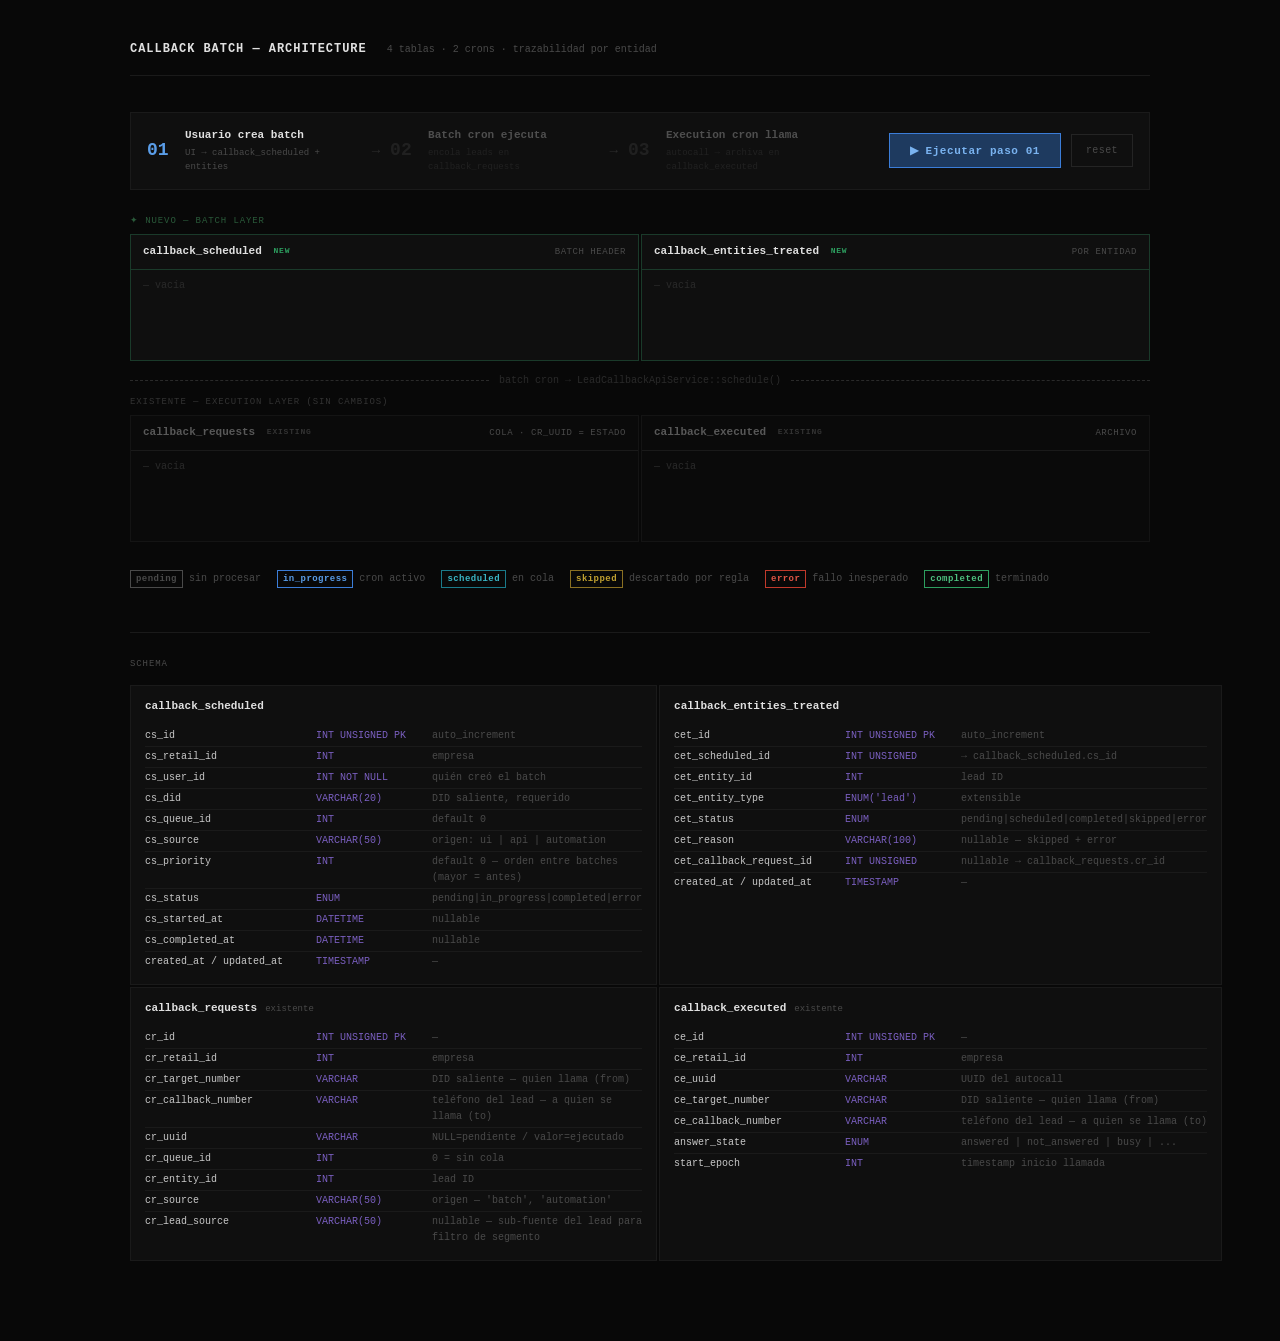
==== callback-batch-architecture.html @ 18fd7982 "feat: initial dev-vault setup with callback docs and GitHub Pages" ====
<!DOCTYPE html>
<html lang="es">
<head>
<meta charset="UTF-8">
<meta name="viewport" content="width=device-width, initial-scale=1.0">
<title>Callback Batch — System Architecture</title>
<style>
:root {
  --bg: #080808;
  --surface: #0f0f0f;
  --surface2: #141414;
  --border: #1a1a1a;
  --border2: #242424;
  --text: #c8c8c8;
  --dim: #4a4a4a;
  --dimmer: #2a2a2a;

  --pending:    #4a4a4a;
  --progress:   #3b7dd8;
  --completed:  #2d9e5f;
  --cancelled:  #b07d2a;
  --error:      #c0392b;
  --skipped:    #8a7022;
  --scheduled:  #1a7a8a;

  --mono: 'SF Mono', 'Cascadia Code', 'Consolas', 'Monaco', monospace;
}

* { box-sizing: border-box; margin: 0; padding: 0; }

body {
  background: var(--bg);
  color: var(--text);
  font-family: var(--mono);
  font-size: 11px;
  line-height: 1.6;
  padding: 40px 32px 80px;
}

/* ── HEADER ── */
.hdr {
  max-width: 1020px;
  margin: 0 auto 36px;
  display: flex;
  align-items: baseline;
  gap: 20px;
  border-bottom: 1px solid var(--border);
  padding-bottom: 16px;
}
.hdr h1 { font-size: 12px; font-weight: 600; color: #e0e0e0; letter-spacing: .08em; text-transform: uppercase; }
.hdr p  { font-size: 10px; color: var(--dim); }

/* ── CONTROLS ── */
.controls {
  max-width: 1020px;
  margin: 0 auto 24px;
}

.steps {
  display: flex;
  align-items: center;
  gap: 10px;
  background: var(--surface);
  border: 1px solid var(--border);
  padding: 14px 16px;
}

.step {
  display: flex;
  align-items: center;
  gap: 10px;
  opacity: .3;
  transition: opacity .2s;
}
.step.active   { opacity: 1; }
.step.done     { opacity: .5; }

.step-num {
  font-size: 18px;
  font-weight: 600;
  color: var(--dim);
  min-width: 28px;
}
.step.active .step-num { color: #5a9de8; }
.step.done   .step-num { color: var(--completed); }

.step-title { font-size: 11px; font-weight: 600; color: #e0e0e0; }
.step-sub   { font-size: 9px; color: var(--dim); margin-top: 1px; }

.step-arrow { color: var(--dimmer); font-size: 14px; flex-shrink: 0; }

.step-spacer { flex: 1; }

.btn-next {
  background: #1e3a5f;
  border: 1px solid #3b7dd8;
  color: #7ab3f0;
  padding: 10px 20px;
  font-family: var(--mono);
  font-size: 11px;
  font-weight: 600;
  cursor: pointer;
  letter-spacing: .05em;
  transition: background .15s, color .15s;
  flex-shrink: 0;
}
.btn-next:hover { background: #264a7a; color: #a8ccf5; }
.btn-next:disabled { opacity: .25; cursor: not-allowed; }

.btn {
  background: transparent;
  border: 1px solid var(--border2);
  color: var(--dim);
  padding: 10px 14px;
  font-family: var(--mono);
  font-size: 10px;
  cursor: pointer;
  letter-spacing: .04em;
  transition: border-color .15s, color .15s;
}
.btn:hover:not(:disabled) { border-color: var(--border2); color: var(--text); }
.btn:disabled { opacity: .25; cursor: not-allowed; }
.btn-reset { flex-shrink: 0; }

/* ── PIPELINE ── */
.pipeline {
  max-width: 1020px;
  margin: 0 auto;
}

/* Layer labels */
.layer-label {
  font-size: 9px;
  text-transform: uppercase;
  letter-spacing: .1em;
  color: var(--dimmer);
  margin-bottom: 6px;
}
.layer:first-child .layer-label { color: #2a5a3a; }
.layer:first-child .tbl { border-color: #1a3a2a; }
.layer:first-child .tbl-head { border-bottom-color: #1a3a2a; }
.layer:first-child .tbl-name::after {
  content: ' NEW';
  font-size: 8px;
  font-weight: 700;
  color: #2d9e5f;
  letter-spacing: .1em;
  margin-left: 6px;
  vertical-align: middle;
}
.layer:last-child .layer-label { color: #333; }
.layer:last-child .tbl { background: #0a0a0a; border-color: #141414; }
.layer:last-child .tbl-name { color: #585858; }
.layer:last-child .tbl-name::after {
  content: ' EXISTING';
  font-size: 8px;
  font-weight: 600;
  color: #333;
  letter-spacing: .1em;
  margin-left: 6px;
  vertical-align: middle;
}

.layer { margin-bottom: 6px; }

/* Table grid per layer */
.layer-grid {
  display: grid;
  grid-template-columns: 1fr 1fr;
  gap: 2px;
}

/* Connector between layers */
.connector {
  display: flex;
  align-items: center;
  justify-content: center;
  height: 28px;
  color: var(--dimmer);
  font-size: 10px;
  gap: 10px;
  position: relative;
}
.connector::before, .connector::after {
  content: '';
  flex: 1;
  border-top: 1px dashed var(--dimmer);
}
.connector-label { white-space: nowrap; }
.connector.active-flow { color: #3b7dd8; }
.connector.active-flow::before, .connector.active-flow::after { border-color: #3b7dd8; animation: dash 1s linear infinite; }

@keyframes dash {
  to { stroke-dashoffset: -10; }
}

/* Table card */
.tbl {
  background: var(--surface);
  border: 1px solid var(--border);
}
.tbl.highlight { border-color: var(--progress); }

.tbl-head {
  display: flex;
  align-items: center;
  padding: 8px 12px;
  border-bottom: 1px solid var(--border);
  gap: 10px;
}
.tbl-name { font-weight: 600; color: #e0e0e0; font-size: 11px; }
.tbl-role { font-size: 9px; color: var(--dim); margin-left: auto; text-transform: uppercase; letter-spacing: .06em; }

.tbl-body {
  padding: 8px 12px;
  min-height: 90px;
}

.empty { color: var(--dimmer); font-size: 10px; }

/* Data rows inside tables */
.row {
  display: flex;
  gap: 12px;
  padding: 3px 0;
  border-bottom: 1px solid var(--border);
  font-size: 10px;
  animation: fadeIn .2s ease;
  align-items: center;
}
.row:last-child { border-bottom: none; }

@keyframes fadeIn {
  from { opacity: 0; transform: translateY(-2px); }
  to   { opacity: 1; transform: translateY(0); }
}

.cell-id    { color: var(--dim); width: 40px; flex-shrink: 0; }
.cell-phone { color: var(--text); width: 95px; flex-shrink: 0; }
.cell-lead  { color: var(--dim); width: 60px; flex-shrink: 0; }
.cell-info  { color: var(--dim); flex: 1; }
.cell-uuid  { width: 70px; flex-shrink: 0; }
.cell-ans   { width: 90px; flex-shrink: 0; }

/* Status chip */
.chip {
  display: inline-block;
  padding: 1px 5px;
  font-size: 9px;
  font-weight: 600;
  letter-spacing: .05em;
  border: 1px solid;
  white-space: nowrap;
}
.chip-pending   { color: var(--pending);   border-color: var(--pending); }
.chip-progress  { color: #5a9de8;          border-color: #3b7dd8; }
.chip-completed { color: #4dbf7f;          border-color: var(--completed); }
.chip-scheduled { color: #3ab5c5;          border-color: var(--scheduled); }
.chip-skipped   { color: #c0a030;          border-color: var(--skipped); }
.chip-error     { color: #e05545;          border-color: var(--error); }

/* ── SCHEMA ── */
.schema-section {
  max-width: 1020px;
  margin: 44px auto 0;
  border-top: 1px solid var(--border);
  padding-top: 24px;
}

.schema-title {
  font-size: 9px;
  text-transform: uppercase;
  letter-spacing: .1em;
  color: var(--dim);
  margin-bottom: 14px;
}

.schema-grid {
  display: grid;
  grid-template-columns: 1fr 1fr;
  gap: 2px;
}

.schema-card {
  background: var(--surface);
  border: 1px solid var(--border);
  padding: 12px 14px;
}

.s-tbl-name {
  font-weight: 600;
  color: #e0e0e0;
  font-size: 11px;
  margin-bottom: 10px;
  display: flex;
  align-items: center;
  gap: 8px;
}
.s-existing { font-size: 9px; font-weight: 400; color: var(--dim); }

.s-field {
  display: grid;
  grid-template-columns: 165px 110px 1fr;
  gap: 6px;
  padding: 2px 0;
  font-size: 10px;
  border-bottom: 1px solid var(--border);
}
.s-field:last-child { border-bottom: none; }

.s-fname { color: var(--text); }
.s-ftype { color: #7a5fc0; }
.s-fnote { color: var(--dim); }

/* ── STATUS LEGEND ── */
.legend {
  max-width: 1020px;
  margin: 28px auto 0;
  display: flex;
  gap: 16px;
  flex-wrap: wrap;
}
.legend-item {
  display: flex;
  align-items: center;
  gap: 6px;
  font-size: 10px;
  color: var(--dim);
}
</style>
</head>
<body>

<div class="hdr">
  <h1>Callback Batch — Architecture</h1>
  <p>4 tablas · 2 crons · trazabilidad por entidad</p>
</div>

<!-- CONTROLS -->
<div class="controls">
  <div class="steps">
    <div class="step" id="s1">
      <div class="step-num">01</div>
      <div class="step-desc">
        <div class="step-title">Usuario crea batch</div>
        <div class="step-sub">UI → callback_scheduled + entities</div>
      </div>
    </div>
    <div class="step-arrow">→</div>
    <div class="step" id="s2">
      <div class="step-num">02</div>
      <div class="step-desc">
        <div class="step-title">Batch cron ejecuta</div>
        <div class="step-sub">encola leads en callback_requests</div>
      </div>
    </div>
    <div class="step-arrow">→</div>
    <div class="step" id="s3">
      <div class="step-num">03</div>
      <div class="step-desc">
        <div class="step-title">Execution cron llama</div>
        <div class="step-sub">autocall → archiva en callback_executed</div>
      </div>
    </div>
    <div class="step-spacer"></div>
    <button class="btn-next" id="btn-next" onclick="nextStep()">▶ Ejecutar paso 01</button>
    <button class="btn btn-reset" onclick="reset()">reset</button>
  </div>
</div>

<!-- PIPELINE -->
<div class="pipeline">

  <!-- Layer 1: orchestration -->
  <div class="layer">
    <div class="layer-label">✦ nuevo — batch layer</div>
    <div class="layer-grid">
      <div class="tbl" id="card-sched">
        <div class="tbl-head">
          <span class="tbl-name">callback_scheduled</span>
          <span class="tbl-role">batch header</span>
        </div>
        <div class="tbl-body" id="body-sched">
          <div class="empty">— vacía</div>
        </div>
      </div>
      <div class="tbl" id="card-ent">
        <div class="tbl-head">
          <span class="tbl-name">callback_entities_treated</span>
          <span class="tbl-role">por entidad</span>
        </div>
        <div class="tbl-body" id="body-ent">
          <div class="empty">— vacía</div>
        </div>
      </div>
    </div>
  </div>

  <!-- Connector -->
  <div class="connector" id="connector">
    <span class="connector-label">batch cron → LeadCallbackApiService::schedule()</span>
  </div>

  <!-- Layer 2: execution -->
  <div class="layer">
    <div class="layer-label">existente — execution layer (sin cambios)</div>
    <div class="layer-grid">
      <div class="tbl" id="card-req">
        <div class="tbl-head">
          <span class="tbl-name">callback_requests</span>
          <span class="tbl-role">cola · cr_uuid = estado</span>
        </div>
        <div class="tbl-body" id="body-req">
          <div class="empty">— vacía</div>
        </div>
      </div>
      <div class="tbl" id="card-exec">
        <div class="tbl-head">
          <span class="tbl-name">callback_executed</span>
          <span class="tbl-role">archivo</span>
        </div>
        <div class="tbl-body" id="body-exec">
          <div class="empty">— vacía</div>
        </div>
      </div>
    </div>
  </div>

</div>

<!-- LEGEND -->
<div class="legend">
  <div class="legend-item"><span class="chip chip-pending">pending</span> sin procesar</div>
  <div class="legend-item"><span class="chip chip-progress">in_progress</span> cron activo</div>
  <div class="legend-item"><span class="chip chip-scheduled">scheduled</span> en cola</div>
  <div class="legend-item"><span class="chip chip-skipped">skipped</span> descartado por regla</div>
  <div class="legend-item"><span class="chip chip-error">error</span> fallo inesperado</div>
  <div class="legend-item"><span class="chip chip-completed">completed</span> terminado</div>
</div>

<!-- SCHEMA -->
<div class="schema-section">
  <div class="schema-title">Schema</div>
  <div class="schema-grid">

    <div class="schema-card">
      <div class="s-tbl-name">callback_scheduled</div>
      <div class="s-field"><span class="s-fname">cs_id</span><span class="s-ftype">INT UNSIGNED PK</span><span class="s-fnote">auto_increment</span></div>
      <div class="s-field"><span class="s-fname">cs_retail_id</span><span class="s-ftype">INT</span><span class="s-fnote">empresa</span></div>
      <div class="s-field"><span class="s-fname">cs_user_id</span><span class="s-ftype">INT NOT NULL</span><span class="s-fnote">quién creó el batch</span></div>
      <div class="s-field"><span class="s-fname">cs_did</span><span class="s-ftype">VARCHAR(20)</span><span class="s-fnote">DID saliente, requerido</span></div>
      <div class="s-field"><span class="s-fname">cs_queue_id</span><span class="s-ftype">INT</span><span class="s-fnote">default 0</span></div>
      <div class="s-field"><span class="s-fname">cs_source</span><span class="s-ftype">VARCHAR(50)</span><span class="s-fnote">origen: ui | api | automation</span></div>
      <div class="s-field"><span class="s-fname">cs_priority</span><span class="s-ftype">INT</span><span class="s-fnote">default 0 — orden entre batches (mayor = antes)</span></div>
      <div class="s-field"><span class="s-fname">cs_status</span><span class="s-ftype">ENUM</span><span class="s-fnote">pending|in_progress|completed|error</span></div>
      <div class="s-field"><span class="s-fname">cs_started_at</span><span class="s-ftype">DATETIME</span><span class="s-fnote">nullable</span></div>
      <div class="s-field"><span class="s-fname">cs_completed_at</span><span class="s-ftype">DATETIME</span><span class="s-fnote">nullable</span></div>
      <div class="s-field"><span class="s-fname">created_at / updated_at</span><span class="s-ftype">TIMESTAMP</span><span class="s-fnote">—</span></div>
    </div>

    <div class="schema-card">
      <div class="s-tbl-name">callback_entities_treated</div>
      <div class="s-field"><span class="s-fname">cet_id</span><span class="s-ftype">INT UNSIGNED PK</span><span class="s-fnote">auto_increment</span></div>
      <div class="s-field"><span class="s-fname">cet_scheduled_id</span><span class="s-ftype">INT UNSIGNED</span><span class="s-fnote">→ callback_scheduled.cs_id</span></div>
      <div class="s-field"><span class="s-fname">cet_entity_id</span><span class="s-ftype">INT</span><span class="s-fnote">lead ID</span></div>
      <div class="s-field"><span class="s-fname">cet_entity_type</span><span class="s-ftype">ENUM('lead')</span><span class="s-fnote">extensible</span></div>
      <div class="s-field"><span class="s-fname">cet_status</span><span class="s-ftype">ENUM</span><span class="s-fnote">pending|scheduled|completed|skipped|error</span></div>
      <div class="s-field"><span class="s-fname">cet_reason</span><span class="s-ftype">VARCHAR(100)</span><span class="s-fnote">nullable — skipped + error</span></div>
      <div class="s-field"><span class="s-fname">cet_callback_request_id</span><span class="s-ftype">INT UNSIGNED</span><span class="s-fnote">nullable → callback_requests.cr_id</span></div>
      <div class="s-field"><span class="s-fname">created_at / updated_at</span><span class="s-ftype">TIMESTAMP</span><span class="s-fnote">—</span></div>
    </div>

    <div class="schema-card">
      <div class="s-tbl-name">callback_requests <span class="s-existing">existente</span></div>
      <div class="s-field"><span class="s-fname">cr_id</span><span class="s-ftype">INT UNSIGNED PK</span><span class="s-fnote">—</span></div>
      <div class="s-field"><span class="s-fname">cr_retail_id</span><span class="s-ftype">INT</span><span class="s-fnote">empresa</span></div>
      <div class="s-field"><span class="s-fname">cr_target_number</span><span class="s-ftype">VARCHAR</span><span class="s-fnote">DID saliente — quien llama (from)</span></div>
      <div class="s-field"><span class="s-fname">cr_callback_number</span><span class="s-ftype">VARCHAR</span><span class="s-fnote">teléfono del lead — a quien se llama (to)</span></div>
      <div class="s-field"><span class="s-fname">cr_uuid</span><span class="s-ftype">VARCHAR</span><span class="s-fnote">NULL=pendiente / valor=ejecutado</span></div>
      <div class="s-field"><span class="s-fname">cr_queue_id</span><span class="s-ftype">INT</span><span class="s-fnote">0 = sin cola</span></div>
      <div class="s-field"><span class="s-fname">cr_entity_id</span><span class="s-ftype">INT</span><span class="s-fnote">lead ID</span></div>
      <div class="s-field"><span class="s-fname">cr_source</span><span class="s-ftype">VARCHAR(50)</span><span class="s-fnote">origen — 'batch', 'automation'</span></div>
      <div class="s-field"><span class="s-fname">cr_lead_source</span><span class="s-ftype">VARCHAR(50)</span><span class="s-fnote">nullable — sub-fuente del lead para filtro de segmento</span></div>
    </div>

    <div class="schema-card">
      <div class="s-tbl-name">callback_executed <span class="s-existing">existente</span></div>
      <div class="s-field"><span class="s-fname">ce_id</span><span class="s-ftype">INT UNSIGNED PK</span><span class="s-fnote">—</span></div>
      <div class="s-field"><span class="s-fname">ce_retail_id</span><span class="s-ftype">INT</span><span class="s-fnote">empresa</span></div>
      <div class="s-field"><span class="s-fname">ce_uuid</span><span class="s-ftype">VARCHAR</span><span class="s-fnote">UUID del autocall</span></div>
      <div class="s-field"><span class="s-fname">ce_target_number</span><span class="s-ftype">VARCHAR</span><span class="s-fnote">DID saliente — quien llama (from)</span></div>
      <div class="s-field"><span class="s-fname">ce_callback_number</span><span class="s-ftype">VARCHAR</span><span class="s-fnote">teléfono del lead — a quien se llama (to)</span></div>
      <div class="s-field"><span class="s-fname">answer_state</span><span class="s-ftype">ENUM</span><span class="s-fnote">answered | not_answered | busy | ...</span></div>
      <div class="s-field"><span class="s-fname">start_epoch</span><span class="s-ftype">INT</span><span class="s-fnote">timestamp inicio llamada</span></div>
    </div>

  </div>
</div>

<script>
const ENTITIES = [
  { id: 4821, phone: '+5491155550021', outcome: 'scheduled' },
  { id: 4822, phone: '+5491155550034', outcome: 'scheduled' },
  { id: 4823, phone: '+5491155550089', outcome: 'skipped',  reason: 'touch_limit_reached' },
  { id: 4824, phone: '+5491155550012', outcome: 'error',    reason: 'lead_not_found' },
  { id: 4825, phone: '+5491155550067', outcome: 'scheduled' },
];

const ANSWERS = ['answered', 'not_answered', 'answered'];

let step = 0;
let crBase = 9340;
let running = false;

const chip = (type, label) =>
  `<span class="chip chip-${type}">${label ?? type}</span>`;

function sleep(ms) { return new Promise(r => setTimeout(r, ms)); }

window.onload = () => setStepUI(1);

function highlight(id, on) {
  document.getElementById(id).classList.toggle('highlight', on);
}

function setStepUI(active) {
  for (let i = 1; i <= 3; i++) {
    const el = document.getElementById(`s${i}`);
    el.classList.remove('active', 'done');
    if (i < active) el.classList.add('done');
    if (i === active) el.classList.add('active');
  }
  const labels = [
    null,
    '▶ Ejecutar paso 01',
    '▶ Ejecutar paso 02',
    '▶ Ejecutar paso 03',
    '✓ Demo completa',
  ];
  const btn = document.getElementById('btn-next');
  btn.textContent = labels[active] ?? '✓ Demo completa';
  btn.disabled = active > 3;
}

function nextStep() {
  if (running) return;
  if (step === 0) step1();
  else if (step === 1) step2();
  else if (step === 2) step3();
}

function reset() {
  step = 0; crBase = 9340; running = false;
  ['body-sched','body-ent','body-req','body-exec'].forEach(id => {
    document.getElementById(id).innerHTML = '<div class="empty">— vacía</div>';
  });
  ['card-sched','card-ent','card-req','card-exec'].forEach(id => highlight(id, false));
  document.getElementById('connector').classList.remove('active-flow');
  document.getElementById('btn-next').disabled = false;
  setStepUI(1);
}

function step1() {
  if (step !== 0) return;
  step = 1;
  setStepUI(2);
  highlight('card-sched', true);
  highlight('card-ent', true);

  document.getElementById('body-sched').innerHTML = `
    <div class="row">
      <span class="cell-id">#1</span>
      <span>${chip('pending')}</span>
      <span class="cell-info">user:42 · did:+549110000 · queue:0 · source:ui · priority:0</span>
    </div>`;

  document.getElementById('body-ent').innerHTML = ENTITIES.map((e, i) => `
    <div class="row" id="ent-${i}">
      <span class="cell-id">#${e.id}</span>
      <span class="cell-lead">lead</span>
      <span>${chip('pending')}</span>
      <span class="cell-info">—</span>
    </div>`).join('');

}

async function step2() {
  if (step !== 1) return;
  step = 2; running = true;
  document.getElementById('btn-next').disabled = true;
  document.getElementById('connector').classList.add('active-flow');
  highlight('card-req', true);

  // in_progress
  document.getElementById('body-sched').innerHTML = `
    <div class="row">
      <span class="cell-id">#1</span>
      <span>${chip('progress', 'in_progress')}</span>
      <span class="cell-info">started: 10:00:01</span>
    </div>`;

  document.getElementById('body-req').innerHTML = '';

  let scheduled = 0;

  for (let i = 0; i < ENTITIES.length; i++) {
    await sleep(550);
    const e = ENTITIES[i];
    const row = document.getElementById(`ent-${i}`);

    if (e.outcome === 'scheduled') {
      const crId = crBase + scheduled;
      row.innerHTML = `
        <span class="cell-id">#${e.id}</span>
        <span class="cell-lead">lead</span>
        <span>${chip('scheduled')}</span>
        <span class="cell-info">cr_id:#${crId}</span>`;

      const rBody = document.getElementById('body-req');
      if (rBody.querySelector('.empty')) rBody.innerHTML = '';
      rBody.innerHTML += `
        <div class="row" id="req-${crId}">
          <span class="cell-id">#${crId}</span>
          <span class="cell-phone">${e.phone}</span>
          <span class="cell-uuid" style="color:var(--dim)">uuid:NULL</span>
          <span class="cell-info">lead #${e.id}</span>
        </div>`;
      scheduled++;

    } else if (e.outcome === 'skipped') {
      row.innerHTML = `
        <span class="cell-id">#${e.id}</span>
        <span class="cell-lead">lead</span>
        <span>${chip('skipped')}</span>
        <span class="cell-info">${e.reason}</span>`;

    } else {
      row.innerHTML = `
        <span class="cell-id">#${e.id}</span>
        <span class="cell-lead">lead</span>
        <span>${chip('error')}</span>
        <span class="cell-info">${e.reason}</span>`;
    }
  }

  await sleep(400);
  document.getElementById('connector').classList.remove('active-flow');

  document.getElementById('body-sched').innerHTML = `
    <div class="row">
      <span class="cell-id">#1</span>
      <span>${chip('completed')}</span>
      <span class="cell-info">10:00:01 → 10:00:04</span>
    </div>
    <div class="row">
      <span class="cell-id"></span>
      <span class="cell-info" style="color:var(--dim)">${scheduled} scheduled · 1 skipped · 1 error</span>
    </div>`;

  running = false;
  setStepUI(3);
  document.getElementById('btn-next').disabled = false;
}

async function step3() {
  if (step !== 2) return;
  step = 3; running = true;
  document.getElementById('btn-next').disabled = true;
  highlight('card-exec', true);

  document.getElementById('body-exec').innerHTML = '';

  const scheduled = ENTITIES.filter(e => e.outcome === 'scheduled');

  for (let i = 0; i < scheduled.length; i++) {
    await sleep(700);
    const e = scheduled[i];
    const crId = crBase + i;
    const req = document.getElementById(`req-${crId}`);
    const uuid = 'uuid-' + Math.random().toString(36).slice(2,9);
    const ans = ANSWERS[i] ?? 'not_answered';

    // mark uuid set
    if (req) req.innerHTML = `
      <span class="cell-id">#${crId}</span>
      <span class="cell-phone">${e.phone}</span>
      <span class="cell-uuid" style="color:var(--completed)">uuid:✓</span>
      <span class="cell-info" style="color:var(--dim)">archivando…</span>`;

    await sleep(300);

    // archive
    const eBody = document.getElementById('body-exec');
    if (eBody.querySelector('.empty')) eBody.innerHTML = '';
    eBody.innerHTML += `
      <div class="row">
        <span class="cell-id">#${crId}</span>
        <span class="cell-phone">${e.phone}</span>
        <span class="cell-ans" style="color:${ans === 'answered' ? 'var(--completed)' : 'var(--dim)'}">${ans}</span>
        <span class="cell-info" style="color:var(--dim)">${uuid}</span>
      </div>`;

    // fade out from requests
    if (req) { req.style.opacity = '.25'; req.style.transition = 'opacity .4s'; }
  }

  await sleep(500);
  document.getElementById('body-req').innerHTML = '<div class="empty">— archivado, tabla vacía</div>';
  running = false;
  setStepUI(4);
}
</script>
</body>
</html>
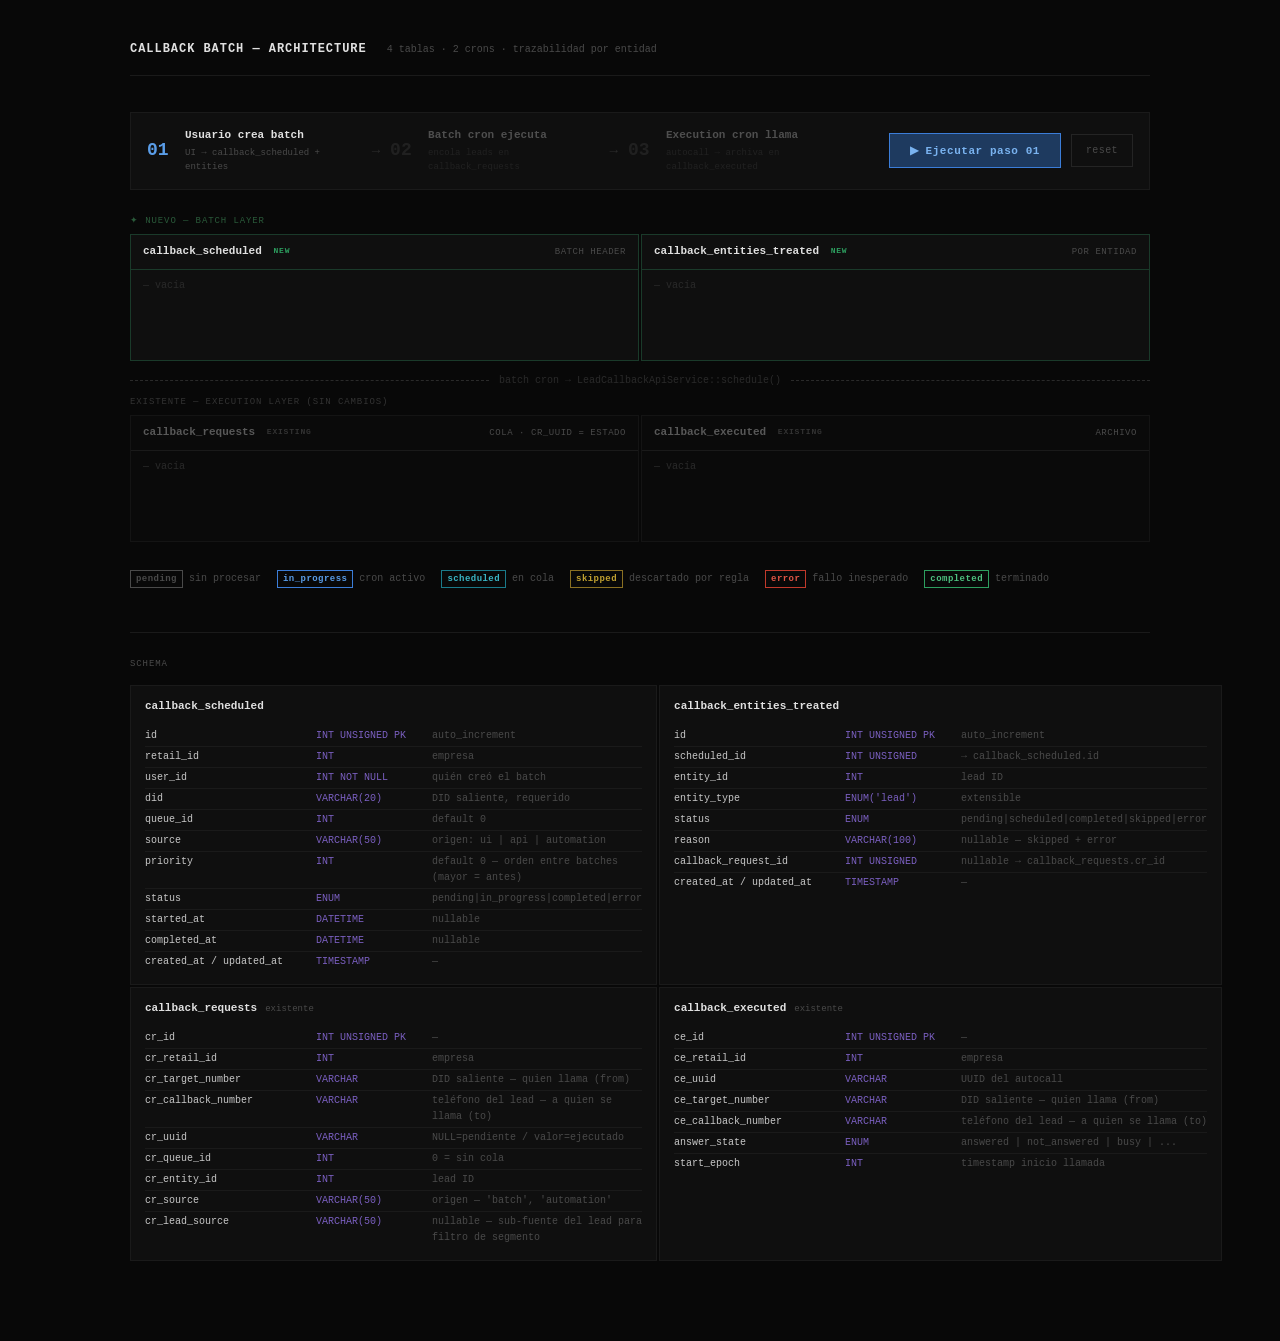
==== commit e5c78d40: "feat(docs): update callback docs with final schema (no column prefixes)" ====
--- a/callback-batch-architecture.html
+++ b/callback-batch-architecture.html
@@ -445,28 +445,28 @@
 
     <div class="schema-card">
       <div class="s-tbl-name">callback_scheduled</div>
-      <div class="s-field"><span class="s-fname">cs_id</span><span class="s-ftype">INT UNSIGNED PK</span><span class="s-fnote">auto_increment</span></div>
-      <div class="s-field"><span class="s-fname">cs_retail_id</span><span class="s-ftype">INT</span><span class="s-fnote">empresa</span></div>
-      <div class="s-field"><span class="s-fname">cs_user_id</span><span class="s-ftype">INT NOT NULL</span><span class="s-fnote">quién creó el batch</span></div>
-      <div class="s-field"><span class="s-fname">cs_did</span><span class="s-ftype">VARCHAR(20)</span><span class="s-fnote">DID saliente, requerido</span></div>
-      <div class="s-field"><span class="s-fname">cs_queue_id</span><span class="s-ftype">INT</span><span class="s-fnote">default 0</span></div>
-      <div class="s-field"><span class="s-fname">cs_source</span><span class="s-ftype">VARCHAR(50)</span><span class="s-fnote">origen: ui | api | automation</span></div>
-      <div class="s-field"><span class="s-fname">cs_priority</span><span class="s-ftype">INT</span><span class="s-fnote">default 0 — orden entre batches (mayor = antes)</span></div>
-      <div class="s-field"><span class="s-fname">cs_status</span><span class="s-ftype">ENUM</span><span class="s-fnote">pending|in_progress|completed|error</span></div>
-      <div class="s-field"><span class="s-fname">cs_started_at</span><span class="s-ftype">DATETIME</span><span class="s-fnote">nullable</span></div>
-      <div class="s-field"><span class="s-fname">cs_completed_at</span><span class="s-ftype">DATETIME</span><span class="s-fnote">nullable</span></div>
+      <div class="s-field"><span class="s-fname">id</span><span class="s-ftype">INT UNSIGNED PK</span><span class="s-fnote">auto_increment</span></div>
+      <div class="s-field"><span class="s-fname">retail_id</span><span class="s-ftype">INT</span><span class="s-fnote">empresa</span></div>
+      <div class="s-field"><span class="s-fname">user_id</span><span class="s-ftype">INT NOT NULL</span><span class="s-fnote">quién creó el batch</span></div>
+      <div class="s-field"><span class="s-fname">did</span><span class="s-ftype">VARCHAR(20)</span><span class="s-fnote">DID saliente, requerido</span></div>
+      <div class="s-field"><span class="s-fname">queue_id</span><span class="s-ftype">INT</span><span class="s-fnote">default 0</span></div>
+      <div class="s-field"><span class="s-fname">source</span><span class="s-ftype">VARCHAR(50)</span><span class="s-fnote">origen: ui | api | automation</span></div>
+      <div class="s-field"><span class="s-fname">priority</span><span class="s-ftype">INT</span><span class="s-fnote">default 0 — orden entre batches (mayor = antes)</span></div>
+      <div class="s-field"><span class="s-fname">status</span><span class="s-ftype">ENUM</span><span class="s-fnote">pending|in_progress|completed|error</span></div>
+      <div class="s-field"><span class="s-fname">started_at</span><span class="s-ftype">DATETIME</span><span class="s-fnote">nullable</span></div>
+      <div class="s-field"><span class="s-fname">completed_at</span><span class="s-ftype">DATETIME</span><span class="s-fnote">nullable</span></div>
       <div class="s-field"><span class="s-fname">created_at / updated_at</span><span class="s-ftype">TIMESTAMP</span><span class="s-fnote">—</span></div>
     </div>
 
     <div class="schema-card">
       <div class="s-tbl-name">callback_entities_treated</div>
-      <div class="s-field"><span class="s-fname">cet_id</span><span class="s-ftype">INT UNSIGNED PK</span><span class="s-fnote">auto_increment</span></div>
-      <div class="s-field"><span class="s-fname">cet_scheduled_id</span><span class="s-ftype">INT UNSIGNED</span><span class="s-fnote">→ callback_scheduled.cs_id</span></div>
-      <div class="s-field"><span class="s-fname">cet_entity_id</span><span class="s-ftype">INT</span><span class="s-fnote">lead ID</span></div>
-      <div class="s-field"><span class="s-fname">cet_entity_type</span><span class="s-ftype">ENUM('lead')</span><span class="s-fnote">extensible</span></div>
-      <div class="s-field"><span class="s-fname">cet_status</span><span class="s-ftype">ENUM</span><span class="s-fnote">pending|scheduled|completed|skipped|error</span></div>
-      <div class="s-field"><span class="s-fname">cet_reason</span><span class="s-ftype">VARCHAR(100)</span><span class="s-fnote">nullable — skipped + error</span></div>
-      <div class="s-field"><span class="s-fname">cet_callback_request_id</span><span class="s-ftype">INT UNSIGNED</span><span class="s-fnote">nullable → callback_requests.cr_id</span></div>
+      <div class="s-field"><span class="s-fname">id</span><span class="s-ftype">INT UNSIGNED PK</span><span class="s-fnote">auto_increment</span></div>
+      <div class="s-field"><span class="s-fname">scheduled_id</span><span class="s-ftype">INT UNSIGNED</span><span class="s-fnote">→ callback_scheduled.id</span></div>
+      <div class="s-field"><span class="s-fname">entity_id</span><span class="s-ftype">INT</span><span class="s-fnote">lead ID</span></div>
+      <div class="s-field"><span class="s-fname">entity_type</span><span class="s-ftype">ENUM('lead')</span><span class="s-fnote">extensible</span></div>
+      <div class="s-field"><span class="s-fname">status</span><span class="s-ftype">ENUM</span><span class="s-fnote">pending|scheduled|completed|skipped|error</span></div>
+      <div class="s-field"><span class="s-fname">reason</span><span class="s-ftype">VARCHAR(100)</span><span class="s-fnote">nullable — skipped + error</span></div>
+      <div class="s-field"><span class="s-fname">callback_request_id</span><span class="s-ftype">INT UNSIGNED</span><span class="s-fnote">nullable → callback_requests.cr_id</span></div>
       <div class="s-field"><span class="s-fname">created_at / updated_at</span><span class="s-ftype">TIMESTAMP</span><span class="s-fnote">—</span></div>
     </div>
 
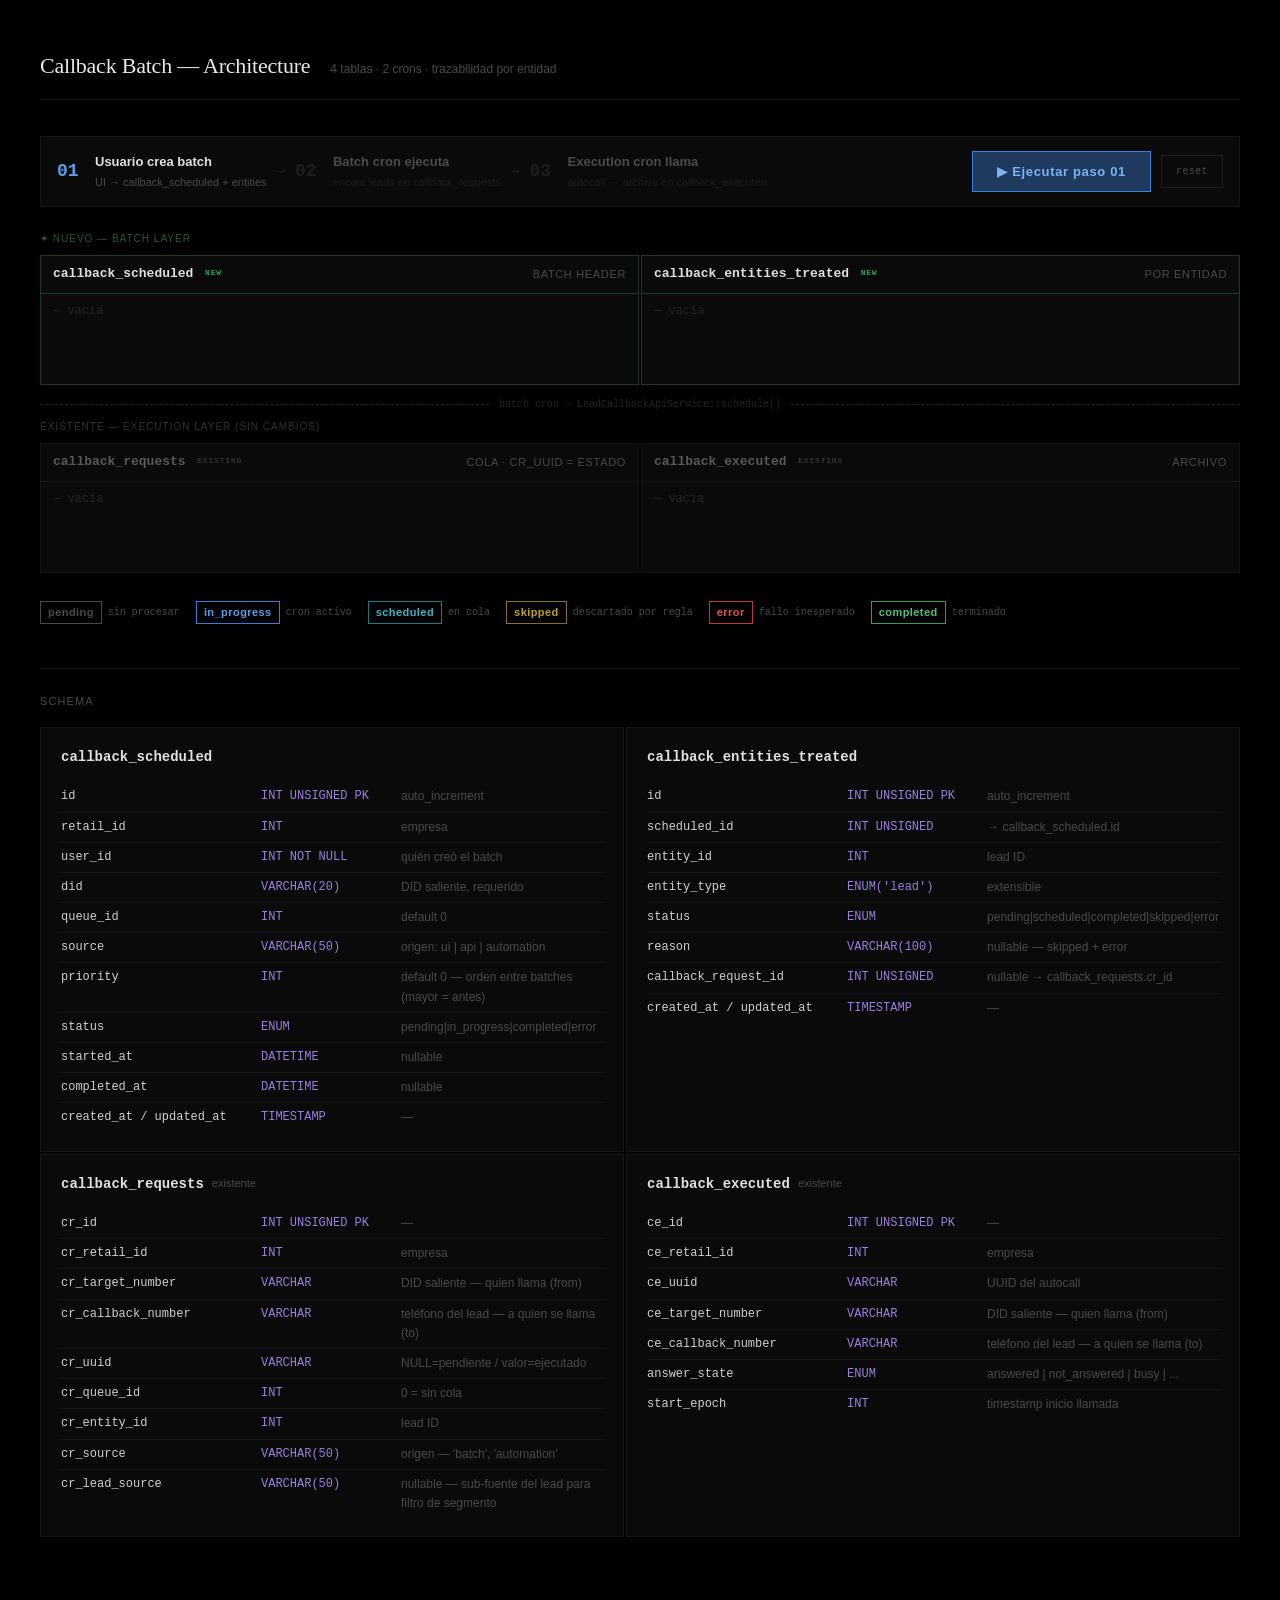
==== commit b431fdbc: "feat(docs): redesign callback-batch-architecture — full width, 13px, serif title, pitch black" ====
--- a/callback-batch-architecture.html
+++ b/callback-batch-architecture.html
@@ -6,14 +6,14 @@
 <title>Callback Batch — System Architecture</title>
 <style>
 :root {
-  --bg: #080808;
-  --surface: #0f0f0f;
-  --surface2: #141414;
-  --border: #1a1a1a;
-  --border2: #242424;
-  --text: #c8c8c8;
+  --bg: #000;
+  --surface: #0a0a0a;
+  --surface2: #111;
+  --border: #161616;
+  --border2: #202020;
+  --text: #d0d0d0;
   --dim: #4a4a4a;
-  --dimmer: #2a2a2a;
+  --dimmer: #252525;
 
   --pending:    #4a4a4a;
   --progress:   #3b7dd8;
@@ -24,6 +24,8 @@
   --scheduled:  #1a7a8a;
 
   --mono: 'SF Mono', 'Cascadia Code', 'Consolas', 'Monaco', monospace;
+  --serif: Georgia, 'Times New Roman', serif;
+  --sans: -apple-system, 'Inter', BlinkMacSystemFont, sans-serif;
 }
 
 * { box-sizing: border-box; margin: 0; padding: 0; }
@@ -32,14 +34,14 @@
   background: var(--bg);
   color: var(--text);
   font-family: var(--mono);
-  font-size: 11px;
+  font-size: 13px;
   line-height: 1.6;
-  padding: 40px 32px 80px;
+  padding: 48px 40px 100px;
 }
 
 /* ── HEADER ── */
 .hdr {
-  max-width: 1020px;
+  max-width: min(1440px, 96vw);
   margin: 0 auto 36px;
   display: flex;
   align-items: baseline;
@@ -47,12 +49,12 @@
   border-bottom: 1px solid var(--border);
   padding-bottom: 16px;
 }
-.hdr h1 { font-size: 12px; font-weight: 600; color: #e0e0e0; letter-spacing: .08em; text-transform: uppercase; }
-.hdr p  { font-size: 10px; color: var(--dim); }
+.hdr h1 { font-family: var(--serif); font-size: 22px; font-weight: 400; color: #e8e8e8; letter-spacing: -.01em; text-transform: none; }
+.hdr p  { font-size: 12px; color: var(--dim); font-family: var(--sans); }
 
 /* ── CONTROLS ── */
 .controls {
-  max-width: 1020px;
+  max-width: min(1440px, 96vw);
   margin: 0 auto 24px;
 }
 
@@ -84,8 +86,8 @@
 .step.active .step-num { color: #5a9de8; }
 .step.done   .step-num { color: var(--completed); }
 
-.step-title { font-size: 11px; font-weight: 600; color: #e0e0e0; }
-.step-sub   { font-size: 9px; color: var(--dim); margin-top: 1px; }
+.step-title { font-size: 13px; font-weight: 600; color: #e0e0e0; font-family: var(--sans); }
+.step-sub   { font-size: 11px; color: var(--dim); margin-top: 1px; font-family: var(--sans); }
 
 .step-arrow { color: var(--dimmer); font-size: 14px; flex-shrink: 0; }
 
@@ -95,9 +97,9 @@
   background: #1e3a5f;
   border: 1px solid #3b7dd8;
   color: #7ab3f0;
-  padding: 10px 20px;
-  font-family: var(--mono);
-  font-size: 11px;
+  padding: 12px 24px;
+  font-family: var(--sans);
+  font-size: 13px;
   font-weight: 600;
   cursor: pointer;
   letter-spacing: .05em;
@@ -124,17 +126,18 @@
 
 /* ── PIPELINE ── */
 .pipeline {
-  max-width: 1020px;
+  max-width: min(1440px, 96vw);
   margin: 0 auto;
 }
 
 /* Layer labels */
 .layer-label {
-  font-size: 9px;
+  font-size: 10px;
   text-transform: uppercase;
   letter-spacing: .1em;
   color: var(--dimmer);
-  margin-bottom: 6px;
+  margin-bottom: 8px;
+  font-family: var(--sans);
 }
 .layer:first-child .layer-label { color: #2a5a3a; }
 .layer:first-child .tbl { border-color: #1a3a2a; }
@@ -208,23 +211,23 @@
   border-bottom: 1px solid var(--border);
   gap: 10px;
 }
-.tbl-name { font-weight: 600; color: #e0e0e0; font-size: 11px; }
-.tbl-role { font-size: 9px; color: var(--dim); margin-left: auto; text-transform: uppercase; letter-spacing: .06em; }
+.tbl-name { font-weight: 600; color: #e0e0e0; font-size: 13px; font-family: var(--mono); }
+.tbl-role { font-size: 11px; color: var(--dim); margin-left: auto; text-transform: uppercase; letter-spacing: .06em; font-family: var(--sans); }
 
 .tbl-body {
   padding: 8px 12px;
   min-height: 90px;
 }
 
-.empty { color: var(--dimmer); font-size: 10px; }
+.empty { color: var(--dimmer); font-size: 12px; }
 
 /* Data rows inside tables */
 .row {
   display: flex;
   gap: 12px;
-  padding: 3px 0;
+  padding: 5px 0;
   border-bottom: 1px solid var(--border);
-  font-size: 10px;
+  font-size: 12px;
   animation: fadeIn .2s ease;
   align-items: center;
 }
@@ -245,12 +248,13 @@
 /* Status chip */
 .chip {
   display: inline-block;
-  padding: 1px 5px;
-  font-size: 9px;
+  padding: 2px 7px;
+  font-size: 11px;
   font-weight: 600;
-  letter-spacing: .05em;
+  letter-spacing: .04em;
   border: 1px solid;
   white-space: nowrap;
+  font-family: var(--sans);
 }
 .chip-pending   { color: var(--pending);   border-color: var(--pending); }
 .chip-progress  { color: #5a9de8;          border-color: #3b7dd8; }
@@ -261,18 +265,19 @@
 
 /* ── SCHEMA ── */
 .schema-section {
-  max-width: 1020px;
+  max-width: min(1440px, 96vw);
   margin: 44px auto 0;
   border-top: 1px solid var(--border);
   padding-top: 24px;
 }
 
 .schema-title {
-  font-size: 9px;
+  font-size: 11px;
   text-transform: uppercase;
   letter-spacing: .1em;
   color: var(--dim);
-  margin-bottom: 14px;
+  margin-bottom: 16px;
+  font-family: var(--sans);
 }
 
 .schema-grid {
@@ -284,37 +289,37 @@
 .schema-card {
   background: var(--surface);
   border: 1px solid var(--border);
-  padding: 12px 14px;
+  padding: 18px 20px;
 }
 
 .s-tbl-name {
   font-weight: 600;
   color: #e0e0e0;
-  font-size: 11px;
-  margin-bottom: 10px;
+  font-size: 14px;
+  margin-bottom: 14px;
   display: flex;
   align-items: center;
   gap: 8px;
 }
-.s-existing { font-size: 9px; font-weight: 400; color: var(--dim); }
+.s-existing { font-size: 11px; font-weight: 400; color: var(--dim); font-family: var(--sans); }
 
 .s-field {
   display: grid;
-  grid-template-columns: 165px 110px 1fr;
-  gap: 6px;
-  padding: 2px 0;
-  font-size: 10px;
+  grid-template-columns: 190px 130px 1fr;
+  gap: 10px;
+  padding: 5px 0;
+  font-size: 12px;
   border-bottom: 1px solid var(--border);
 }
 .s-field:last-child { border-bottom: none; }
 
 .s-fname { color: var(--text); }
-.s-ftype { color: #7a5fc0; }
-.s-fnote { color: var(--dim); }
+.s-ftype { color: #9a7fe0; }
+.s-fnote { color: var(--dim); font-family: var(--sans); }
 
 /* ── STATUS LEGEND ── */
 .legend {
-  max-width: 1020px;
+  max-width: min(1440px, 96vw);
   margin: 28px auto 0;
   display: flex;
   gap: 16px;
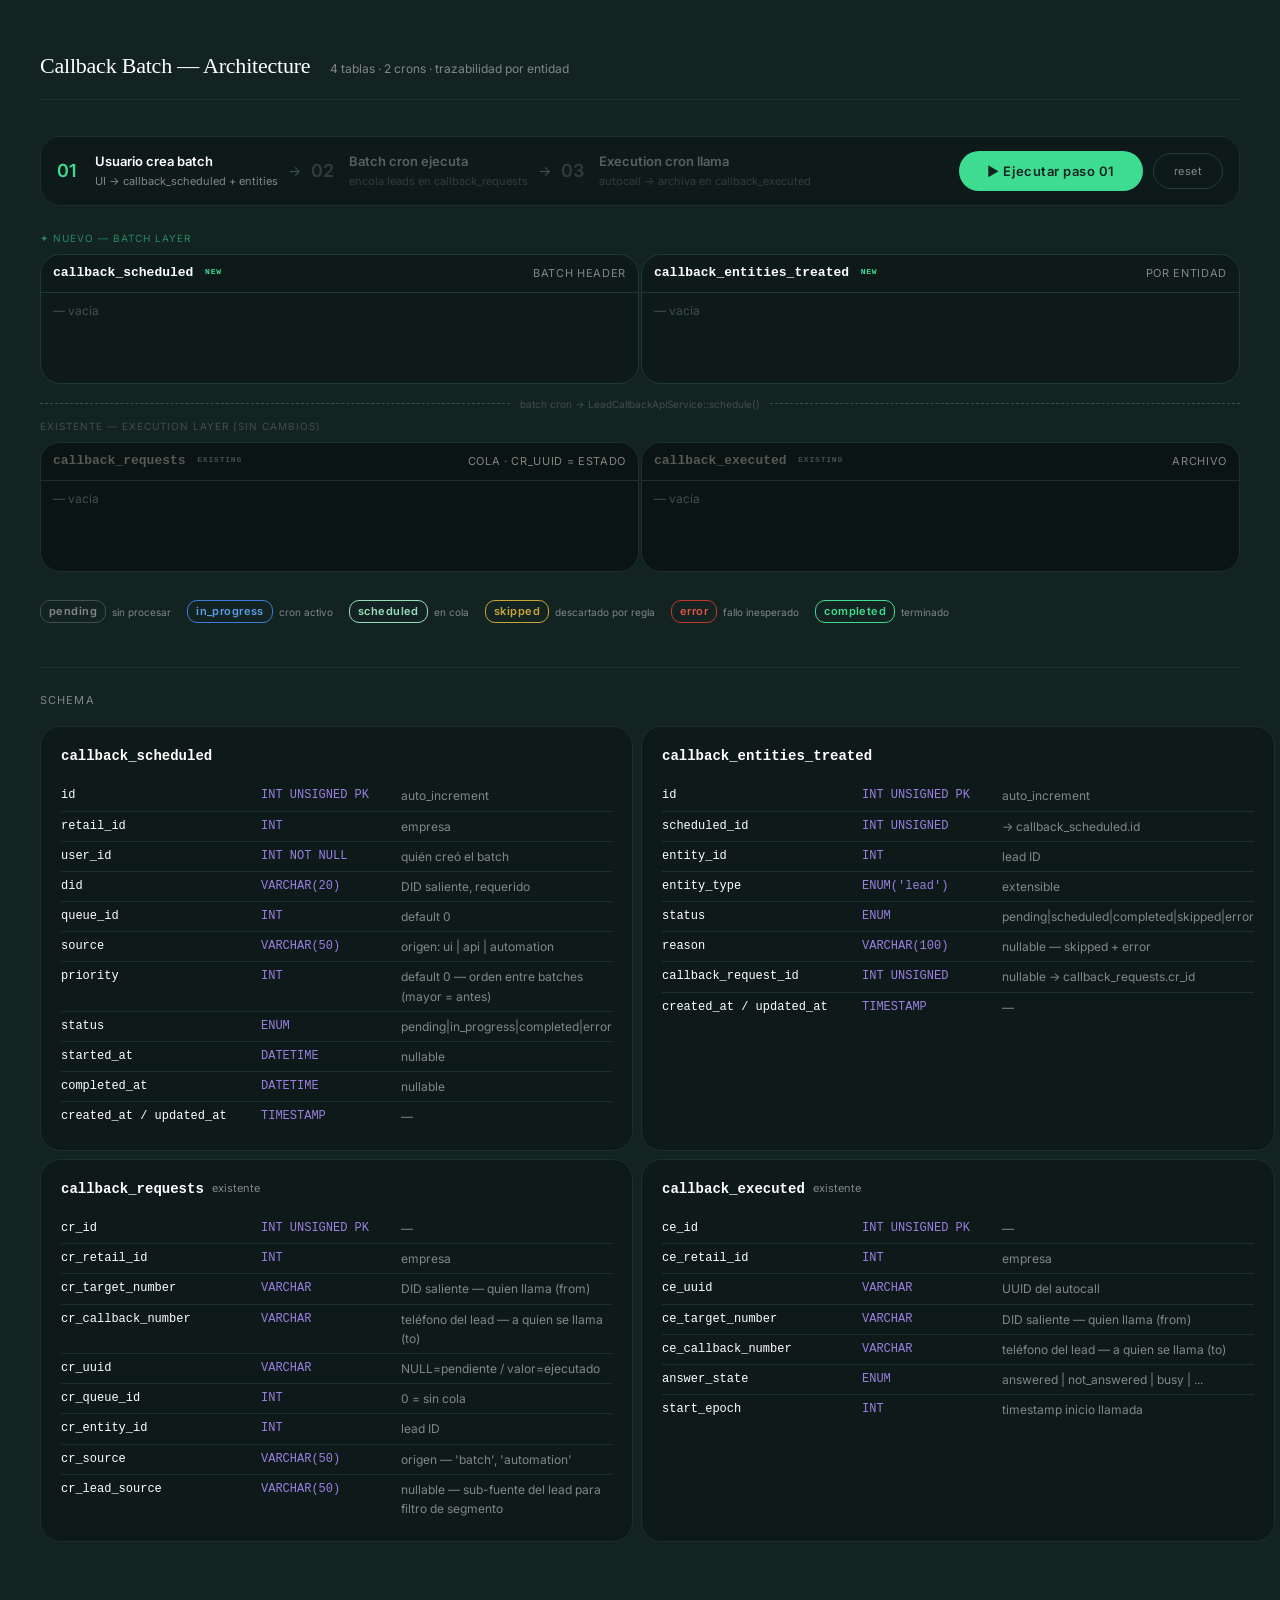
==== commit d966415a: "feat(design): apply Sauce Labs token system — obsidian canvas, neon pulse accent, Inter + pill radii" ====
--- a/callback-batch-architecture.html
+++ b/callback-batch-architecture.html
@@ -4,36 +4,14 @@
 <meta charset="UTF-8">
 <meta name="viewport" content="width=device-width, initial-scale=1.0">
 <title>Callback Batch — System Architecture</title>
+<link rel="stylesheet" href="tokens.css">
 <style>
-:root {
-  --bg: #000;
-  --surface: #0a0a0a;
-  --surface2: #111;
-  --border: #161616;
-  --border2: #202020;
-  --text: #d0d0d0;
-  --dim: #4a4a4a;
-  --dimmer: #252525;
-
-  --pending:    #4a4a4a;
-  --progress:   #3b7dd8;
-  --completed:  #2d9e5f;
-  --cancelled:  #b07d2a;
-  --error:      #c0392b;
-  --skipped:    #8a7022;
-  --scheduled:  #1a7a8a;
-
-  --mono: 'SF Mono', 'Cascadia Code', 'Consolas', 'Monaco', monospace;
-  --serif: Georgia, 'Times New Roman', serif;
-  --sans: -apple-system, 'Inter', BlinkMacSystemFont, sans-serif;
-}
-
 * { box-sizing: border-box; margin: 0; padding: 0; }
 
 body {
   background: var(--bg);
   color: var(--text);
-  font-family: var(--mono);
+  font-family: var(--sans);
   font-size: 13px;
   line-height: 1.6;
   padding: 48px 40px 100px;
@@ -49,7 +27,7 @@
   border-bottom: 1px solid var(--border);
   padding-bottom: 16px;
 }
-.hdr h1 { font-family: var(--serif); font-size: 22px; font-weight: 400; color: #e8e8e8; letter-spacing: -.01em; text-transform: none; }
+.hdr h1 { font-family: var(--serif); font-size: 22px; font-weight: 400; color: var(--text); letter-spacing: -.01em; }
 .hdr p  { font-size: 12px; color: var(--dim); font-family: var(--sans); }
 
 /* ── CONTROLS ── */
@@ -65,6 +43,7 @@
   background: var(--surface);
   border: 1px solid var(--border);
   padding: 14px 16px;
+  border-radius: var(--r-card);
 }
 
 .step {
@@ -74,8 +53,8 @@
   opacity: .3;
   transition: opacity .2s;
 }
-.step.active   { opacity: 1; }
-.step.done     { opacity: .5; }
+.step.active { opacity: 1; }
+.step.done   { opacity: .5; }
 
 .step-num {
   font-size: 18px;
@@ -83,44 +62,45 @@
   color: var(--dim);
   min-width: 28px;
 }
-.step.active .step-num { color: #5a9de8; }
-.step.done   .step-num { color: var(--completed); }
-
-.step-title { font-size: 13px; font-weight: 600; color: #e0e0e0; font-family: var(--sans); }
+.step.active .step-num { color: var(--accent); }
+.step.done   .step-num { color: var(--accent); }
+
+.step-title { font-size: 13px; font-weight: 600; color: var(--text); font-family: var(--sans); }
 .step-sub   { font-size: 11px; color: var(--dim); margin-top: 1px; font-family: var(--sans); }
 
 .step-arrow { color: var(--dimmer); font-size: 14px; flex-shrink: 0; }
-
 .step-spacer { flex: 1; }
 
 .btn-next {
-  background: #1e3a5f;
-  border: 1px solid #3b7dd8;
-  color: #7ab3f0;
-  padding: 12px 24px;
+  background: var(--accent);
+  border: none;
+  color: #132322;
+  padding: 12px 28px;
   font-family: var(--sans);
   font-size: 13px;
   font-weight: 600;
   cursor: pointer;
-  letter-spacing: .05em;
-  transition: background .15s, color .15s;
+  letter-spacing: .04em;
+  border-radius: var(--r-btn);
+  transition: filter .15s;
   flex-shrink: 0;
 }
-.btn-next:hover { background: #264a7a; color: #a8ccf5; }
-.btn-next:disabled { opacity: .25; cursor: not-allowed; }
+.btn-next:hover:not(:disabled) { filter: brightness(1.08); }
+.btn-next:disabled { opacity: .3; cursor: not-allowed; }
 
 .btn {
   background: transparent;
   border: 1px solid var(--border2);
   color: var(--dim);
-  padding: 10px 14px;
-  font-family: var(--mono);
-  font-size: 10px;
+  padding: 10px 20px;
+  font-family: var(--sans);
+  font-size: 11px;
   cursor: pointer;
   letter-spacing: .04em;
+  border-radius: var(--r-btn);
   transition: border-color .15s, color .15s;
 }
-.btn:hover:not(:disabled) { border-color: var(--border2); color: var(--text); }
+.btn:hover:not(:disabled) { border-color: var(--accent); color: var(--accent); }
 .btn:disabled { opacity: .25; cursor: not-allowed; }
 .btn-reset { flex-shrink: 0; }
 
@@ -130,7 +110,6 @@
   margin: 0 auto;
 }
 
-/* Layer labels */
 .layer-label {
   font-size: 10px;
   text-transform: uppercase;
@@ -139,26 +118,26 @@
   margin-bottom: 8px;
   font-family: var(--sans);
 }
-.layer:first-child .layer-label { color: #2a5a3a; }
-.layer:first-child .tbl { border-color: #1a3a2a; }
-.layer:first-child .tbl-head { border-bottom-color: #1a3a2a; }
+.layer:first-child .layer-label { color: rgba(61,220,145,.55); }
+.layer:first-child .tbl { border-color: #1d3a2a; }
+.layer:first-child .tbl-head { border-bottom-color: #1d3a2a; }
 .layer:first-child .tbl-name::after {
   content: ' NEW';
   font-size: 8px;
   font-weight: 700;
-  color: #2d9e5f;
+  color: var(--accent);
   letter-spacing: .1em;
   margin-left: 6px;
   vertical-align: middle;
 }
-.layer:last-child .layer-label { color: #333; }
-.layer:last-child .tbl { background: #0a0a0a; border-color: #141414; }
+.layer:last-child .layer-label { color: var(--dimmer); }
+.layer:last-child .tbl { background: var(--surface2); border-color: var(--border); }
 .layer:last-child .tbl-name { color: #585858; }
 .layer:last-child .tbl-name::after {
   content: ' EXISTING';
   font-size: 8px;
   font-weight: 600;
-  color: #333;
+  color: var(--dimmer);
   letter-spacing: .1em;
   margin-left: 6px;
   vertical-align: middle;
@@ -166,14 +145,12 @@
 
 .layer { margin-bottom: 6px; }
 
-/* Table grid per layer */
 .layer-grid {
   display: grid;
   grid-template-columns: 1fr 1fr;
   gap: 2px;
 }
 
-/* Connector between layers */
 .connector {
   display: flex;
   align-items: center;
@@ -190,19 +167,22 @@
   border-top: 1px dashed var(--dimmer);
 }
 .connector-label { white-space: nowrap; }
-.connector.active-flow { color: #3b7dd8; }
-.connector.active-flow::before, .connector.active-flow::after { border-color: #3b7dd8; animation: dash 1s linear infinite; }
+.connector.active-flow { color: var(--accent); }
+.connector.active-flow::before, .connector.active-flow::after {
+  border-color: var(--accent);
+  animation: dash 1s linear infinite;
+}
 
 @keyframes dash {
   to { stroke-dashoffset: -10; }
 }
 
-/* Table card */
 .tbl {
   background: var(--surface);
   border: 1px solid var(--border);
-}
-.tbl.highlight { border-color: var(--progress); }
+  border-radius: var(--r-card);
+}
+.tbl.highlight { border-color: var(--accent); }
 
 .tbl-head {
   display: flex;
@@ -211,7 +191,7 @@
   border-bottom: 1px solid var(--border);
   gap: 10px;
 }
-.tbl-name { font-weight: 600; color: #e0e0e0; font-size: 13px; font-family: var(--mono); }
+.tbl-name { font-weight: 600; color: var(--text); font-size: 13px; font-family: var(--mono); }
 .tbl-role { font-size: 11px; color: var(--dim); margin-left: auto; text-transform: uppercase; letter-spacing: .06em; font-family: var(--sans); }
 
 .tbl-body {
@@ -221,7 +201,6 @@
 
 .empty { color: var(--dimmer); font-size: 12px; }
 
-/* Data rows inside tables */
 .row {
   display: flex;
   gap: 12px;
@@ -230,6 +209,7 @@
   font-size: 12px;
   animation: fadeIn .2s ease;
   align-items: center;
+  font-family: var(--mono);
 }
 .row:last-child { border-bottom: none; }
 
@@ -245,23 +225,23 @@
 .cell-uuid  { width: 70px; flex-shrink: 0; }
 .cell-ans   { width: 90px; flex-shrink: 0; }
 
-/* Status chip */
 .chip {
   display: inline-block;
-  padding: 2px 7px;
+  padding: 2px 8px;
   font-size: 11px;
   font-weight: 600;
   letter-spacing: .04em;
   border: 1px solid;
   white-space: nowrap;
   font-family: var(--sans);
-}
-.chip-pending   { color: var(--pending);   border-color: var(--pending); }
-.chip-progress  { color: #5a9de8;          border-color: #3b7dd8; }
-.chip-completed { color: #4dbf7f;          border-color: var(--completed); }
-.chip-scheduled { color: #3ab5c5;          border-color: var(--scheduled); }
-.chip-skipped   { color: #c0a030;          border-color: var(--skipped); }
-.chip-error     { color: #e05545;          border-color: var(--error); }
+  border-radius: var(--r-sm);
+}
+.chip-pending   { color: var(--dim);        border-color: var(--dimmer); }
+.chip-progress  { color: #5a9de8;           border-color: #3b7dd8; }
+.chip-completed { color: var(--accent);     border-color: var(--accent); }
+.chip-scheduled { color: var(--accent-dim); border-color: var(--accent-dim); }
+.chip-skipped   { color: #c9a43a;           border-color: #c9a43a; }
+.chip-error     { color: #e05545;           border-color: var(--error); }
 
 /* ── SCHEMA ── */
 .schema-section {
@@ -283,23 +263,25 @@
 .schema-grid {
   display: grid;
   grid-template-columns: 1fr 1fr;
-  gap: 2px;
+  gap: 8px;
 }
 
 .schema-card {
   background: var(--surface);
   border: 1px solid var(--border);
   padding: 18px 20px;
+  border-radius: var(--r-card);
 }
 
 .s-tbl-name {
   font-weight: 600;
-  color: #e0e0e0;
+  color: var(--text);
   font-size: 14px;
   margin-bottom: 14px;
   display: flex;
   align-items: center;
   gap: 8px;
+  font-family: var(--mono);
 }
 .s-existing { font-size: 11px; font-weight: 400; color: var(--dim); font-family: var(--sans); }
 
@@ -310,6 +292,7 @@
   padding: 5px 0;
   font-size: 12px;
   border-bottom: 1px solid var(--border);
+  font-family: var(--mono);
 }
 .s-field:last-child { border-bottom: none; }
 
@@ -331,6 +314,7 @@
   gap: 6px;
   font-size: 10px;
   color: var(--dim);
+  font-family: var(--sans);
 }
 </style>
 </head>
--- a/tokens.css
+++ b/tokens.css
@@ -0,0 +1,39 @@
+@import url('https://fonts.googleapis.com/css2?family=Inter:wght@400;500;600&display=swap');
+
+:root {
+  /* Surfaces — Obsidian Canvas System */
+  --bg:       #132322;
+  --surface:  #0e1a19;
+  --surface2: #0a1413;
+  --border:   #1e2e2b;
+  --border2:  #273e3a;
+
+  /* Text */
+  --text:   #ffffff;
+  --dim:    #828786;
+  --dimmer: #424f4f;
+
+  /* Accent — Neon Pulse */
+  --accent:     #3ddc91;
+  --accent-dim: #97ddbc;
+
+  /* Status */
+  --pending:   #828786;
+  --progress:  #3b7dd8;
+  --completed: #3ddc91;
+  --done:      #3ddc91;
+  --error:     #c0392b;
+  --skipped:   #ffcd48;
+  --scheduled: #97ddbc;
+  --note:      #ffcd48;
+
+  /* Fonts */
+  --sans:  'Inter', -apple-system, BlinkMacSystemFont, 'Segoe UI', sans-serif;
+  --mono:  'SF Mono', 'Cascadia Code', 'Consolas', 'Monaco', monospace;
+  --serif: Georgia, 'Times New Roman', serif;
+
+  /* Radii */
+  --r-btn:  56px;
+  --r-card: 20px;
+  --r-sm:   10px;
+}
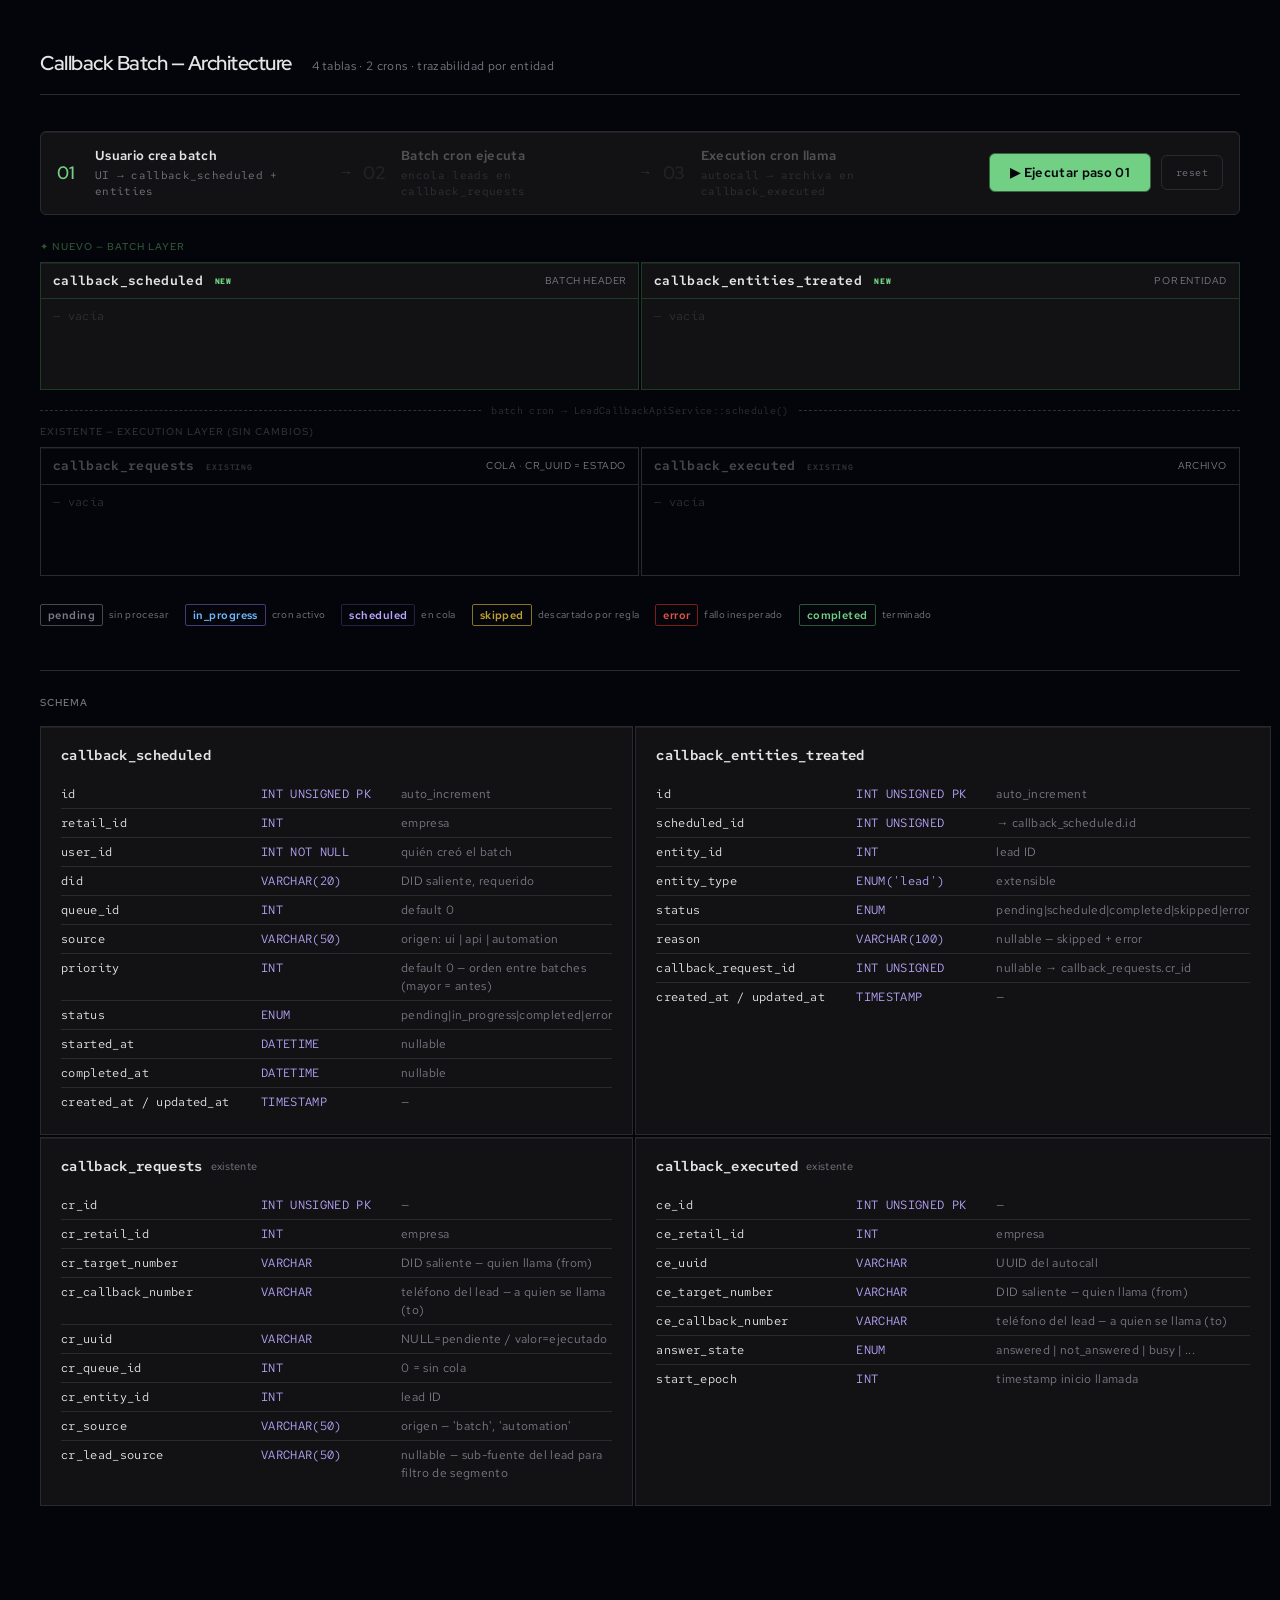
==== commit a6601a8d: "feat(design): apply Depot design system across all vault pages - Replace ad-hoc dark palette with fu" ====
--- a/callback-batch-architecture.html
+++ b/callback-batch-architecture.html
@@ -4,16 +4,50 @@
 <meta charset="UTF-8">
 <meta name="viewport" content="width=device-width, initial-scale=1.0">
 <title>Callback Batch — System Architecture</title>
-<link rel="stylesheet" href="tokens.css">
+<link rel="preconnect" href="https://fonts.googleapis.com">
+<link rel="preconnect" href="https://fonts.gstatic.com" crossorigin>
+<link href="https://fonts.googleapis.com/css2?family=Red+Hat+Display:wght@400;500;600;700&family=Red+Hat+Mono:wght@400;500;600;700&family=Red+Hat+Text:wght@400;500;600;700&display=swap" rel="stylesheet">
 <style>
+:root {
+  --carbon:   #04040b;
+  --graphite: #121113;
+  --obsidian: #1a191b;
+  --basalt:   #2b292d;
+  --iron:     #323035;
+  --pewter:   #3c393f;
+  --steel:    #49474e;
+  --fog:      #7c7a85;
+  --silver:   #b5b2bc;
+  --ash:      #eeeef0;
+  --chalk:    #e5e5e5;
+  --signal:   #71d083;
+  --led:      #366740;
+  --moss:     #2d5736;
+  --forest:   #1d3a24;
+  --fern:     #1b2a1e;
+  --link-blue:#70b8ff;
+  --iris:     #473876;
+  --plum:     #291f43;
+  --lilac:    #baa7ff;
+  --shadow:   rgba(255,255,255,.06) 0 1px 0 0 inset;
+
+  --pending:   var(--steel);
+  --progress:  var(--iris);
+  --completed: var(--moss);
+  --error:     #7a1d18;
+  --skipped:   #4a3510;
+  --scheduled: #1a3a6a;
+}
+
 * { box-sizing: border-box; margin: 0; padding: 0; }
 
 body {
-  background: var(--bg);
-  color: var(--text);
-  font-family: var(--sans);
+  background: var(--carbon);
+  color: var(--ash);
+  font-family: 'Red Hat Text', sans-serif;
   font-size: 13px;
-  line-height: 1.6;
+  line-height: 1.5;
+  letter-spacing: 0.025em;
   padding: 48px 40px 100px;
 }
 
@@ -24,11 +58,17 @@
   display: flex;
   align-items: baseline;
   gap: 20px;
-  border-bottom: 1px solid var(--border);
+  border-bottom: 1px solid var(--basalt);
   padding-bottom: 16px;
 }
-.hdr h1 { font-family: var(--serif); font-size: 22px; font-weight: 400; color: var(--text); letter-spacing: -.01em; }
-.hdr p  { font-size: 12px; color: var(--dim); font-family: var(--sans); }
+.hdr h1 {
+  font-family: 'Red Hat Display', sans-serif;
+  font-size: 20px;
+  font-weight: 600;
+  color: var(--chalk);
+  letter-spacing: -0.025em;
+}
+.hdr p { font-size: 12px; color: var(--fog); }
 
 /* ── CONTROLS ── */
 .controls {
@@ -40,10 +80,11 @@
   display: flex;
   align-items: center;
   gap: 10px;
-  background: var(--surface);
-  border: 1px solid var(--border);
+  background: var(--graphite);
+  border: 1px solid var(--basalt);
+  border-radius: 6px;
   padding: 14px 16px;
-  border-radius: var(--r-card);
+  box-shadow: var(--shadow);
 }
 
 .step {
@@ -57,50 +98,53 @@
 .step.done   { opacity: .5; }
 
 .step-num {
+  font-family: 'Red Hat Display', sans-serif;
   font-size: 18px;
   font-weight: 600;
-  color: var(--dim);
+  color: var(--steel);
   min-width: 28px;
-}
-.step.active .step-num { color: var(--accent); }
-.step.done   .step-num { color: var(--accent); }
-
-.step-title { font-size: 13px; font-weight: 600; color: var(--text); font-family: var(--sans); }
-.step-sub   { font-size: 11px; color: var(--dim); margin-top: 1px; font-family: var(--sans); }
-
-.step-arrow { color: var(--dimmer); font-size: 14px; flex-shrink: 0; }
+  letter-spacing: -0.025em;
+}
+.step.active .step-num { color: var(--signal); }
+.step.done   .step-num { color: var(--moss); }
+
+.step-title { font-size: 13px; font-weight: 600; color: var(--chalk); font-family: 'Red Hat Text', sans-serif; }
+.step-sub   { font-size: 11px; color: var(--fog); margin-top: 1px; font-family: 'Red Hat Mono', monospace; }
+
+.step-arrow { color: var(--iron); font-size: 14px; flex-shrink: 0; }
+
 .step-spacer { flex: 1; }
 
 .btn-next {
-  background: var(--accent);
-  border: none;
-  color: #132322;
-  padding: 12px 28px;
-  font-family: var(--sans);
+  background: var(--signal);
+  border: 1px solid var(--led);
+  color: var(--carbon);
+  padding: 10px 20px;
+  font-family: 'Red Hat Text', sans-serif;
   font-size: 13px;
   font-weight: 600;
   cursor: pointer;
-  letter-spacing: .04em;
-  border-radius: var(--r-btn);
-  transition: filter .15s;
+  letter-spacing: 0.025em;
+  border-radius: 6px;
+  transition: background .15s;
   flex-shrink: 0;
 }
-.btn-next:hover:not(:disabled) { filter: brightness(1.08); }
-.btn-next:disabled { opacity: .3; cursor: not-allowed; }
+.btn-next:hover { background: #8de09a; }
+.btn-next:disabled { opacity: .25; cursor: not-allowed; }
 
 .btn {
   background: transparent;
-  border: 1px solid var(--border2);
-  color: var(--dim);
-  padding: 10px 20px;
-  font-family: var(--sans);
-  font-size: 11px;
+  border: 1px solid var(--basalt);
+  color: var(--fog);
+  padding: 10px 14px;
+  font-family: 'Red Hat Mono', monospace;
+  font-size: 10px;
   cursor: pointer;
-  letter-spacing: .04em;
-  border-radius: var(--r-btn);
+  letter-spacing: 0.04em;
+  border-radius: 6px;
   transition: border-color .15s, color .15s;
 }
-.btn:hover:not(:disabled) { border-color: var(--accent); color: var(--accent); }
+.btn:hover:not(:disabled) { border-color: var(--pewter); color: var(--ash); }
 .btn:disabled { opacity: .25; cursor: not-allowed; }
 .btn-reset { flex-shrink: 0; }
 
@@ -110,34 +154,36 @@
   margin: 0 auto;
 }
 
+/* Layer labels */
 .layer-label {
   font-size: 10px;
   text-transform: uppercase;
   letter-spacing: .1em;
-  color: var(--dimmer);
+  color: var(--iron);
   margin-bottom: 8px;
-  font-family: var(--sans);
-}
-.layer:first-child .layer-label { color: rgba(61,220,145,.55); }
-.layer:first-child .tbl { border-color: #1d3a2a; }
-.layer:first-child .tbl-head { border-bottom-color: #1d3a2a; }
+  font-family: 'Red Hat Text', sans-serif;
+  font-weight: 500;
+}
+.layer:first-child .layer-label { color: var(--moss); }
+.layer:first-child .tbl { border-color: var(--forest); }
+.layer:first-child .tbl-head { border-bottom-color: var(--forest); }
 .layer:first-child .tbl-name::after {
   content: ' NEW';
   font-size: 8px;
   font-weight: 700;
-  color: var(--accent);
+  color: var(--signal);
   letter-spacing: .1em;
   margin-left: 6px;
   vertical-align: middle;
 }
-.layer:last-child .layer-label { color: var(--dimmer); }
-.layer:last-child .tbl { background: var(--surface2); border-color: var(--border); }
-.layer:last-child .tbl-name { color: #585858; }
+.layer:last-child .layer-label { color: var(--iron); }
+.layer:last-child .tbl { background: var(--carbon); border-color: var(--basalt); }
+.layer:last-child .tbl-name { color: var(--steel); }
 .layer:last-child .tbl-name::after {
   content: ' EXISTING';
   font-size: 8px;
   font-weight: 600;
-  color: var(--dimmer);
+  color: var(--iron);
   letter-spacing: .1em;
   margin-left: 6px;
   vertical-align: middle;
@@ -145,31 +191,34 @@
 
 .layer { margin-bottom: 6px; }
 
+/* Table grid per layer */
 .layer-grid {
   display: grid;
   grid-template-columns: 1fr 1fr;
   gap: 2px;
 }
 
+/* Connector between layers */
 .connector {
   display: flex;
   align-items: center;
   justify-content: center;
   height: 28px;
-  color: var(--dimmer);
+  color: var(--iron);
   font-size: 10px;
+  font-family: 'Red Hat Mono', monospace;
   gap: 10px;
   position: relative;
 }
 .connector::before, .connector::after {
   content: '';
   flex: 1;
-  border-top: 1px dashed var(--dimmer);
+  border-top: 1px dashed var(--iron);
 }
 .connector-label { white-space: nowrap; }
-.connector.active-flow { color: var(--accent); }
+.connector.active-flow { color: var(--link-blue); }
 .connector.active-flow::before, .connector.active-flow::after {
-  border-color: var(--accent);
+  border-color: var(--link-blue);
   animation: dash 1s linear infinite;
 }
 
@@ -177,39 +226,53 @@
   to { stroke-dashoffset: -10; }
 }
 
+/* Table card */
 .tbl {
-  background: var(--surface);
-  border: 1px solid var(--border);
-  border-radius: var(--r-card);
-}
-.tbl.highlight { border-color: var(--accent); }
+  background: var(--graphite);
+  border: 1px solid var(--basalt);
+  box-shadow: var(--shadow);
+}
+.tbl.highlight { border-color: var(--moss); }
 
 .tbl-head {
   display: flex;
   align-items: center;
   padding: 8px 12px;
-  border-bottom: 1px solid var(--border);
+  border-bottom: 1px solid var(--basalt);
   gap: 10px;
 }
-.tbl-name { font-weight: 600; color: var(--text); font-size: 13px; font-family: var(--mono); }
-.tbl-role { font-size: 11px; color: var(--dim); margin-left: auto; text-transform: uppercase; letter-spacing: .06em; font-family: var(--sans); }
+.tbl-name {
+  font-weight: 600;
+  color: var(--chalk);
+  font-size: 13px;
+  font-family: 'Red Hat Mono', monospace;
+}
+.tbl-role {
+  font-size: 10px;
+  color: var(--fog);
+  margin-left: auto;
+  text-transform: uppercase;
+  letter-spacing: .06em;
+  font-family: 'Red Hat Text', sans-serif;
+}
 
 .tbl-body {
   padding: 8px 12px;
   min-height: 90px;
 }
 
-.empty { color: var(--dimmer); font-size: 12px; }
-
+.empty { color: var(--iron); font-size: 12px; font-family: 'Red Hat Mono', monospace; }
+
+/* Data rows inside tables */
 .row {
   display: flex;
   gap: 12px;
   padding: 5px 0;
-  border-bottom: 1px solid var(--border);
+  border-bottom: 1px solid var(--basalt);
   font-size: 12px;
+  font-family: 'Red Hat Mono', monospace;
   animation: fadeIn .2s ease;
   align-items: center;
-  font-family: var(--mono);
 }
 .row:last-child { border-bottom: none; }
 
@@ -218,72 +281,79 @@
   to   { opacity: 1; transform: translateY(0); }
 }
 
-.cell-id    { color: var(--dim); width: 40px; flex-shrink: 0; }
-.cell-phone { color: var(--text); width: 95px; flex-shrink: 0; }
-.cell-lead  { color: var(--dim); width: 60px; flex-shrink: 0; }
-.cell-info  { color: var(--dim); flex: 1; }
+.cell-id    { color: var(--steel); width: 40px; flex-shrink: 0; }
+.cell-phone { color: var(--ash);   width: 95px; flex-shrink: 0; }
+.cell-lead  { color: var(--fog);   width: 60px; flex-shrink: 0; }
+.cell-info  { color: var(--fog);   flex: 1; }
 .cell-uuid  { width: 70px; flex-shrink: 0; }
 .cell-ans   { width: 90px; flex-shrink: 0; }
 
+/* Status chip */
 .chip {
   display: inline-block;
-  padding: 2px 8px;
+  padding: 2px 7px;
   font-size: 11px;
   font-weight: 600;
   letter-spacing: .04em;
   border: 1px solid;
+  border-radius: 2px;
   white-space: nowrap;
-  font-family: var(--sans);
-  border-radius: var(--r-sm);
-}
-.chip-pending   { color: var(--dim);        border-color: var(--dimmer); }
-.chip-progress  { color: #5a9de8;           border-color: #3b7dd8; }
-.chip-completed { color: var(--accent);     border-color: var(--accent); }
-.chip-scheduled { color: var(--accent-dim); border-color: var(--accent-dim); }
-.chip-skipped   { color: #c9a43a;           border-color: #c9a43a; }
-.chip-error     { color: #e05545;           border-color: var(--error); }
+  font-family: 'Red Hat Text', sans-serif;
+}
+.chip-pending   { color: var(--fog);      border-color: var(--steel); }
+.chip-progress  { color: var(--link-blue);border-color: var(--iris); }
+.chip-completed { color: var(--signal);   border-color: var(--moss); }
+.chip-scheduled { color: var(--lilac);    border-color: var(--plum); }
+.chip-skipped   { color: #c0a030;         border-color: #8a7022; }
+.chip-error     { color: #e05545;         border-color: #7a1d18; }
 
 /* ── SCHEMA ── */
 .schema-section {
   max-width: min(1440px, 96vw);
   margin: 44px auto 0;
-  border-top: 1px solid var(--border);
+  border-top: 1px solid var(--basalt);
   padding-top: 24px;
 }
 
 .schema-title {
-  font-size: 11px;
+  font-size: 10px;
   text-transform: uppercase;
   letter-spacing: .1em;
-  color: var(--dim);
+  color: var(--fog);
   margin-bottom: 16px;
-  font-family: var(--sans);
+  font-family: 'Red Hat Text', sans-serif;
+  font-weight: 500;
 }
 
 .schema-grid {
   display: grid;
   grid-template-columns: 1fr 1fr;
-  gap: 8px;
+  gap: 2px;
 }
 
 .schema-card {
-  background: var(--surface);
-  border: 1px solid var(--border);
+  background: var(--graphite);
+  border: 1px solid var(--basalt);
   padding: 18px 20px;
-  border-radius: var(--r-card);
+  box-shadow: var(--shadow);
 }
 
 .s-tbl-name {
   font-weight: 600;
-  color: var(--text);
+  color: var(--chalk);
   font-size: 14px;
+  font-family: 'Red Hat Mono', monospace;
   margin-bottom: 14px;
   display: flex;
   align-items: center;
   gap: 8px;
-  font-family: var(--mono);
-}
-.s-existing { font-size: 11px; font-weight: 400; color: var(--dim); font-family: var(--sans); }
+}
+.s-existing {
+  font-size: 11px;
+  font-weight: 400;
+  color: var(--fog);
+  font-family: 'Red Hat Text', sans-serif;
+}
 
 .s-field {
   display: grid;
@@ -291,14 +361,14 @@
   gap: 10px;
   padding: 5px 0;
   font-size: 12px;
-  border-bottom: 1px solid var(--border);
-  font-family: var(--mono);
+  font-family: 'Red Hat Mono', monospace;
+  border-bottom: 1px solid var(--basalt);
 }
 .s-field:last-child { border-bottom: none; }
 
-.s-fname { color: var(--text); }
-.s-ftype { color: #9a7fe0; }
-.s-fnote { color: var(--dim); font-family: var(--sans); }
+.s-fname { color: var(--ash); }
+.s-ftype { color: var(--lilac); }
+.s-fnote { color: var(--fog); font-family: 'Red Hat Text', sans-serif; }
 
 /* ── STATUS LEGEND ── */
 .legend {
@@ -313,8 +383,8 @@
   align-items: center;
   gap: 6px;
   font-size: 10px;
-  color: var(--dim);
-  font-family: var(--sans);
+  color: var(--fog);
+  font-family: 'Red Hat Text', sans-serif;
 }
 </style>
 </head>
@@ -611,7 +681,7 @@
         <div class="row" id="req-${crId}">
           <span class="cell-id">#${crId}</span>
           <span class="cell-phone">${e.phone}</span>
-          <span class="cell-uuid" style="color:var(--dim)">uuid:NULL</span>
+          <span class="cell-uuid" style="color:var(--steel)">uuid:NULL</span>
           <span class="cell-info">lead #${e.id}</span>
         </div>`;
       scheduled++;
@@ -643,7 +713,7 @@
     </div>
     <div class="row">
       <span class="cell-id"></span>
-      <span class="cell-info" style="color:var(--dim)">${scheduled} scheduled · 1 skipped · 1 error</span>
+      <span class="cell-info" style="color:var(--fog)">${scheduled} scheduled · 1 skipped · 1 error</span>
     </div>`;
 
   running = false;
@@ -673,8 +743,8 @@
     if (req) req.innerHTML = `
       <span class="cell-id">#${crId}</span>
       <span class="cell-phone">${e.phone}</span>
-      <span class="cell-uuid" style="color:var(--completed)">uuid:✓</span>
-      <span class="cell-info" style="color:var(--dim)">archivando…</span>`;
+      <span class="cell-uuid" style="color:var(--signal)">uuid:✓</span>
+      <span class="cell-info" style="color:var(--fog)">archivando…</span>`;
 
     await sleep(300);
 
@@ -685,8 +755,8 @@
       <div class="row">
         <span class="cell-id">#${crId}</span>
         <span class="cell-phone">${e.phone}</span>
-        <span class="cell-ans" style="color:${ans === 'answered' ? 'var(--completed)' : 'var(--dim)'}">${ans}</span>
-        <span class="cell-info" style="color:var(--dim)">${uuid}</span>
+        <span class="cell-ans" style="color:${ans === 'answered' ? 'var(--signal)' : 'var(--fog)'}">${ans}</span>
+        <span class="cell-info" style="color:var(--fog)">${uuid}</span>
       </div>`;
 
     // fade out from requests
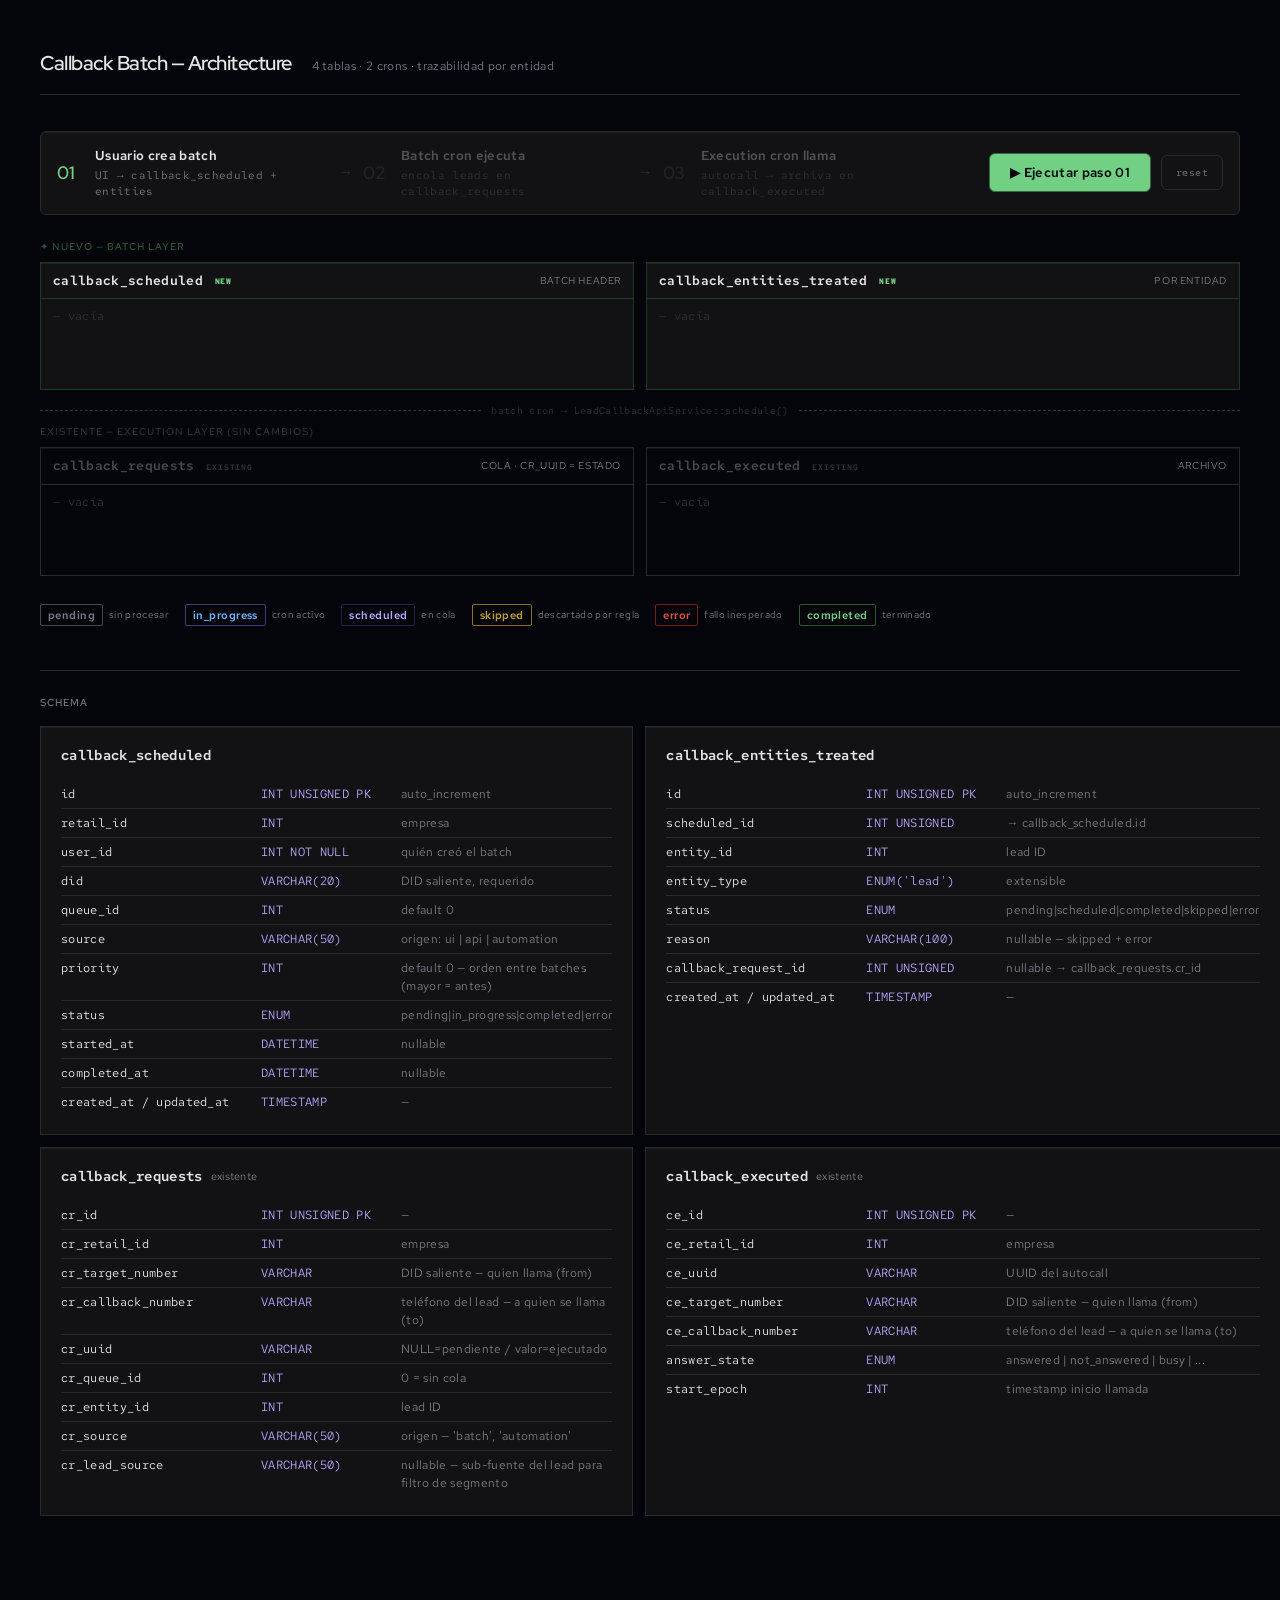
==== commit f75045f3: "fix(design): increase internal grid gaps on callback detail pages layer-grid and schema-grid: 2px → " ====
--- a/callback-batch-architecture.html
+++ b/callback-batch-architecture.html
@@ -195,7 +195,7 @@
 .layer-grid {
   display: grid;
   grid-template-columns: 1fr 1fr;
-  gap: 2px;
+  gap: 12px;
 }
 
 /* Connector between layers */
@@ -328,7 +328,7 @@
 .schema-grid {
   display: grid;
   grid-template-columns: 1fr 1fr;
-  gap: 2px;
+  gap: 12px;
 }
 
 .schema-card {
